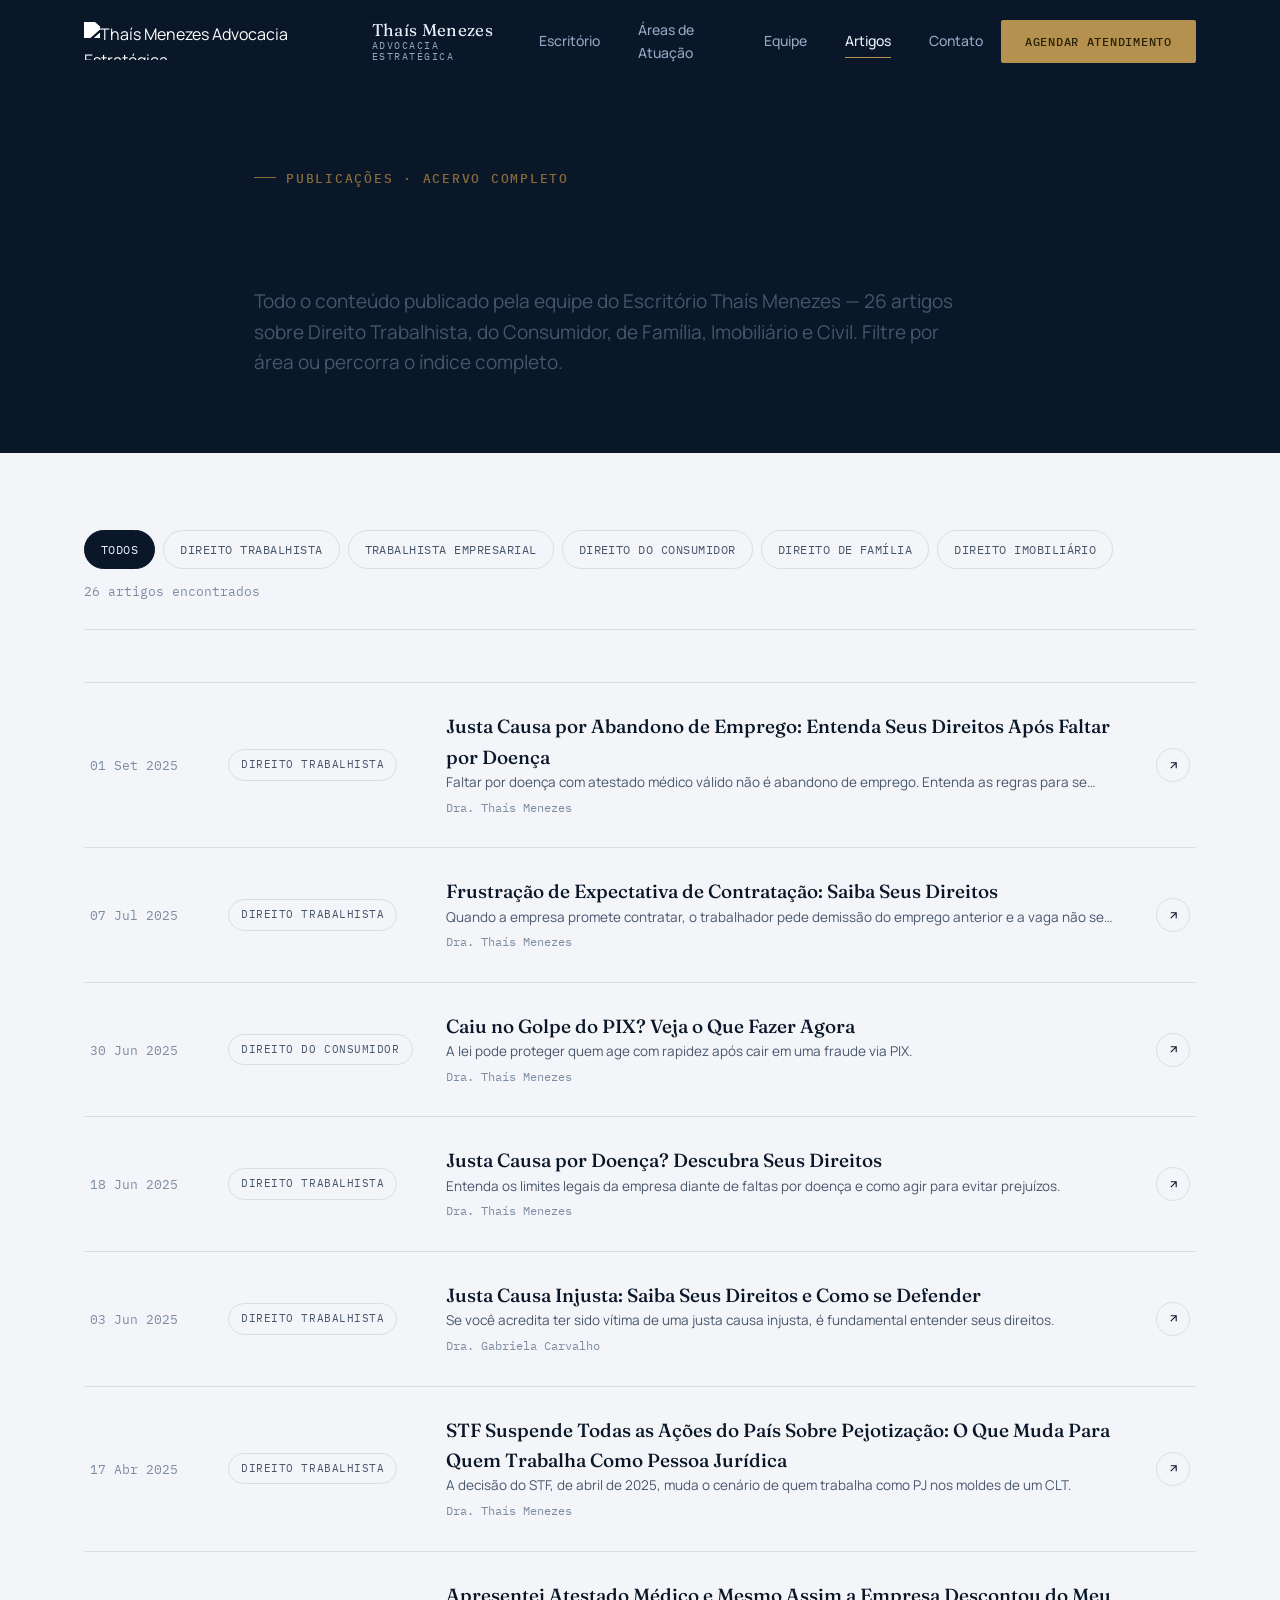
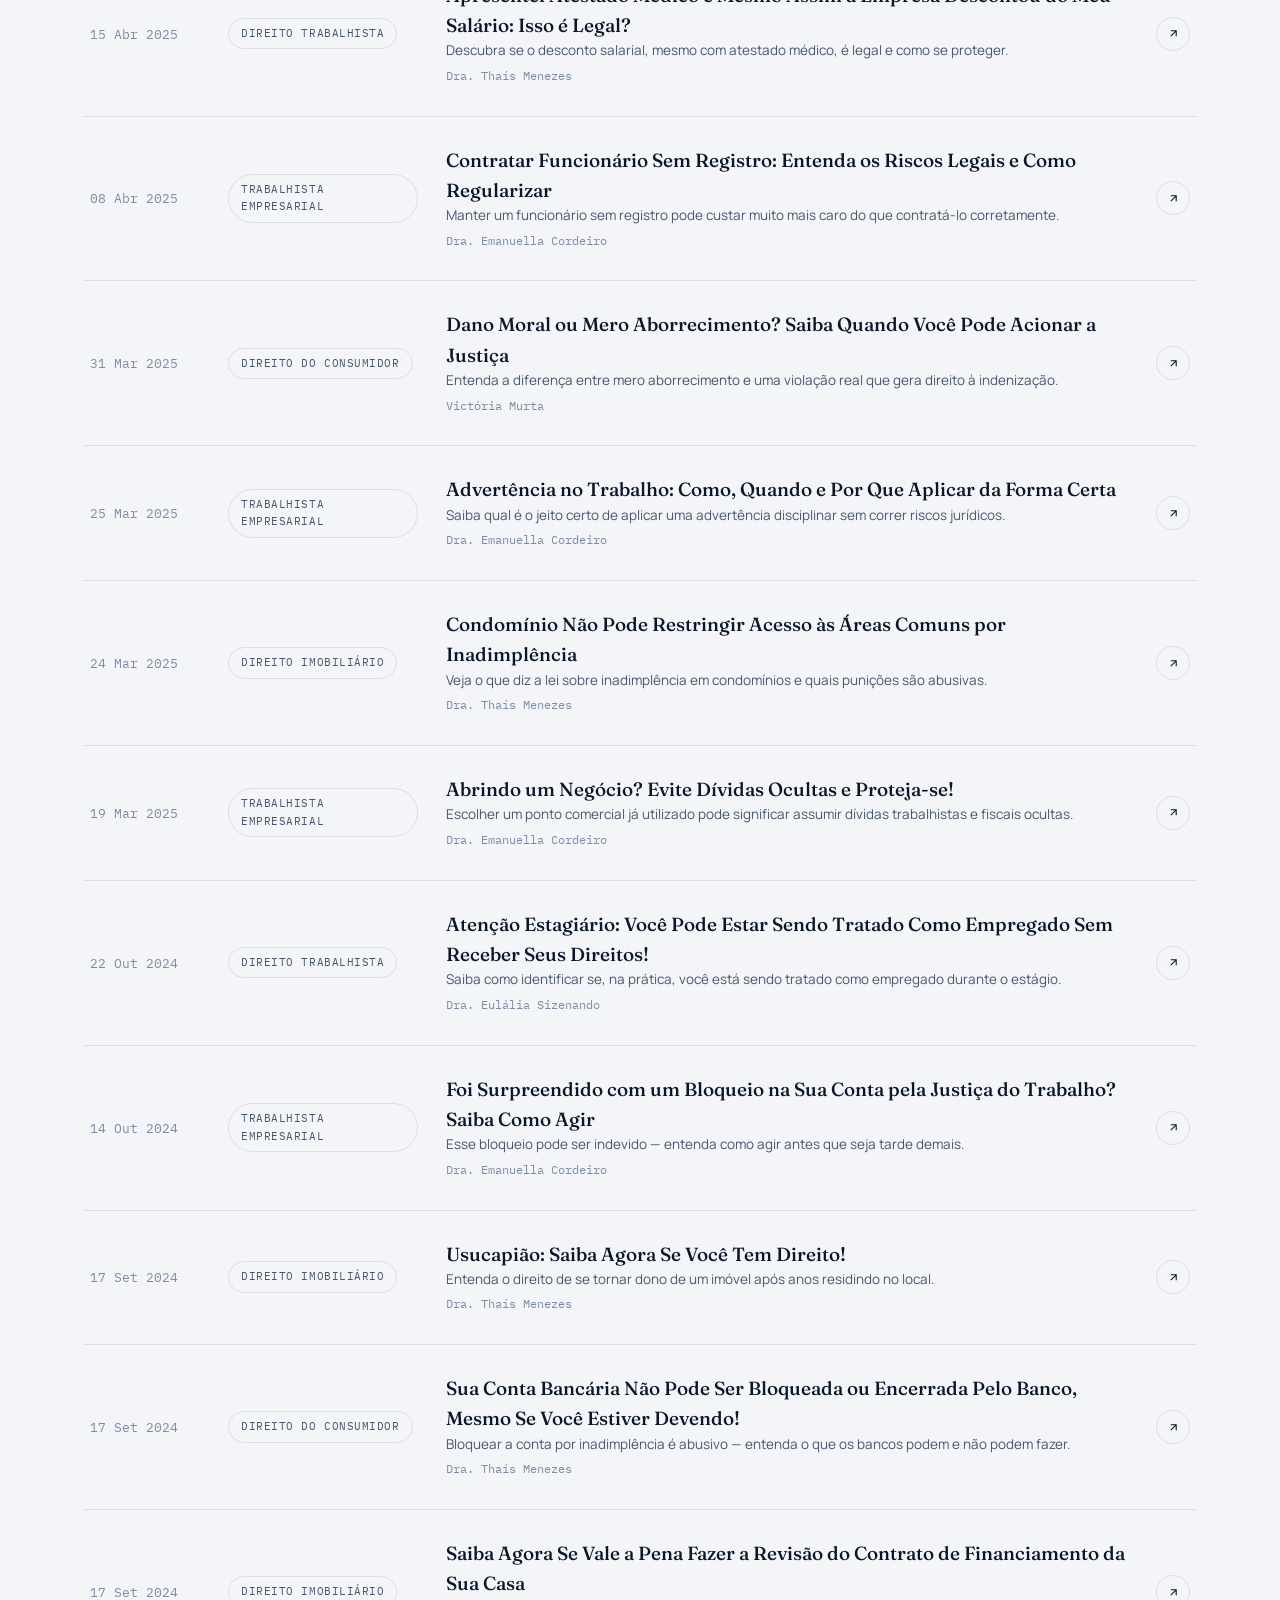
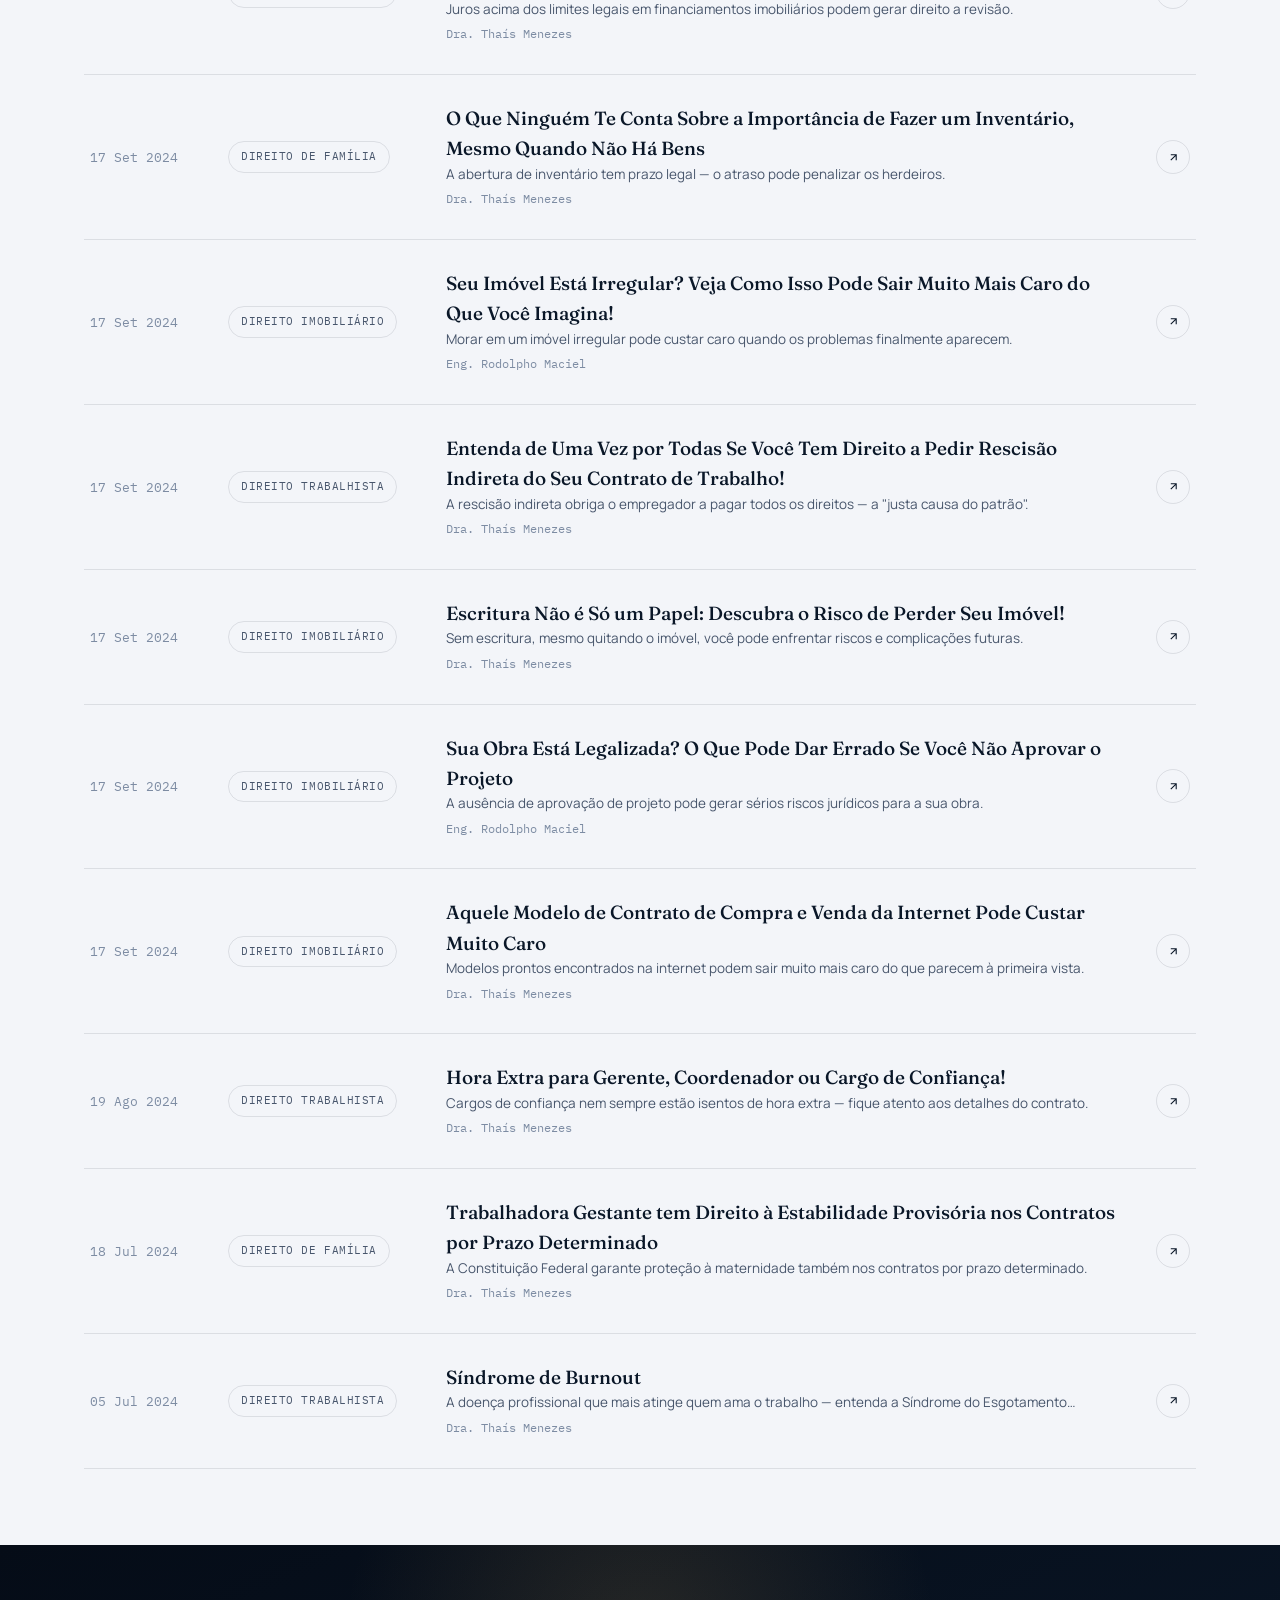
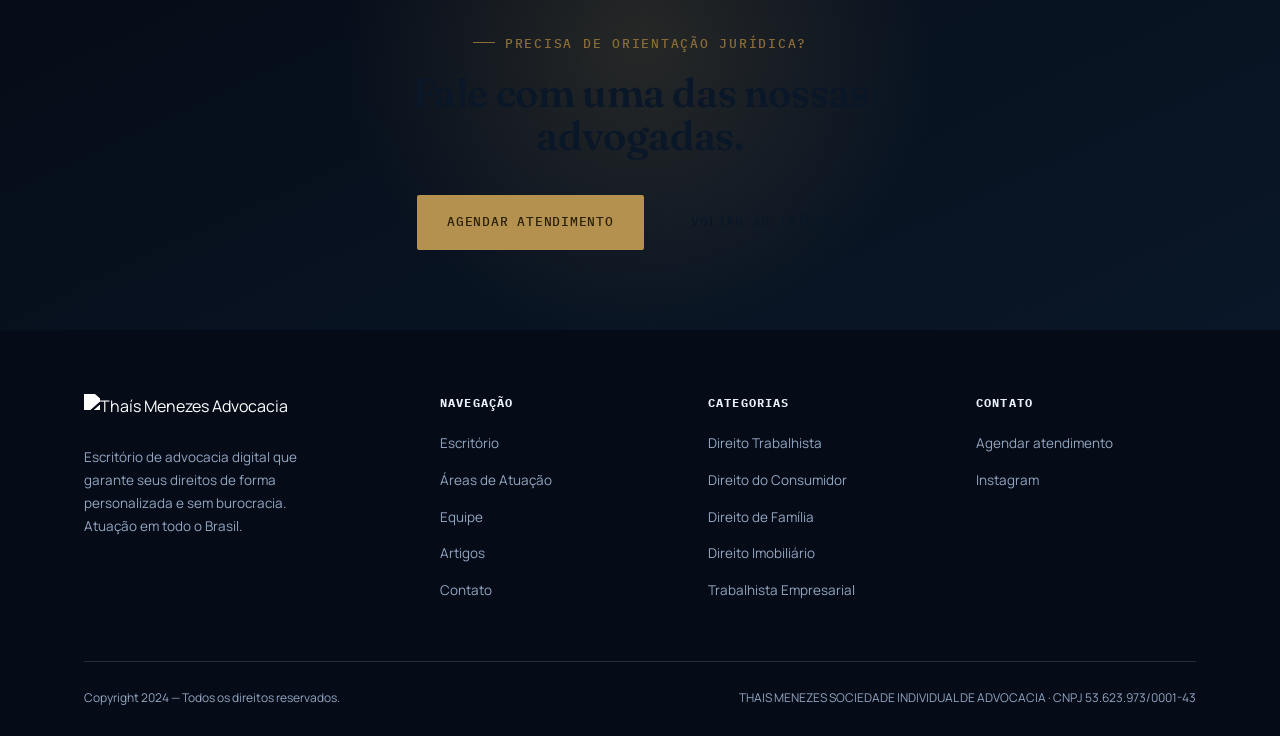
==== artigos.html @ f29d88ab "Advocacia Thais Menezes  - primeira versão com pequenas adaptações: footer e link de atendimento." ====
<!DOCTYPE html>
<html lang="pt-BR">
<head>
<meta charset="UTF-8">
<meta name="viewport" content="width=device-width, initial-scale=1, maximum-scale=1">
<title>Artigos Jurídicos | Thaís Menezes Advocacia Estratégica</title>
<meta name="description" content="Publicações jurídicas do Escritório Thaís Menezes sobre Direito Trabalhista, do Consumidor, de Família, Imobiliário e Civil.">
<link rel="icon" href="https://thaismenezes.com.br/wp-content/uploads/2025/03/cropped-TM-270x270.png">
<link rel="preconnect" href="https://fonts.googleapis.com">
<link rel="preconnect" href="https://fonts.gstatic.com" crossorigin>
<link href="https://fonts.googleapis.com/css2?family=Fraunces:ital,opsz,wght@0,9..144,400;0,9..144,500;0,9..144,600;1,9..144,500&family=Manrope:wght@400;500;600;700;800&family=IBM+Plex+Mono:wght@400;500&display=swap" rel="stylesheet">
<link rel="stylesheet" href="assets/css/style.css">
</head>
<body>

<div id="preloader" aria-hidden="true">
  <span class="pre-mark">Thaís Menezes</span>
  <div class="pre-line"></div>
</div>
<div id="scroll-progress"></div>

<header class="navbar" id="navbar">
  <div class="container">
    <a href="index.html" class="brand" aria-label="Página inicial — Thaís Menezes Advocacia">
      <img src="https://thaismenezes.com.br/wp-content/uploads/2022/06/Logo-Thais--e1654375733385.png" alt="Thaís Menezes Advocacia Estratégica">
      <span class="brand-text">Thaís Menezes<small>Advocacia Estratégica</small></span>
    </a>

    <nav class="nav-links" aria-label="Navegação principal">
      <a href="index.html#sobre">Escritório</a>
      <a href="index.html#areas">Áreas de Atuação</a>
      <a href="index.html#equipe">Equipe</a>
      <a href="artigos.html" class="active">Artigos</a>
      <a href="index.html#contato">Contato</a>
    </nav>

    <div class="nav-cta">
      <a class="btn btn-primary magnetic" href="https://juridico.thaismenezes.com.br/agende-um-atendimento-com-uma-de-nossas-advogadas" target="_blank" rel="noopener">Agendar Atendimento</a>
      <button class="nav-toggle" id="navToggle" aria-label="Abrir menu" aria-expanded="false">
        <span></span><span></span><span></span>
      </button>
    </div>
  </div>
</header>

<div class="mobile-drawer" id="mobileDrawer">
  <a href="index.html#sobre">Escritório</a>
  <a href="index.html#areas">Áreas de Atuação</a>
  <a href="index.html#equipe">Equipe</a>
  <a href="artigos.html">Artigos</a>
  <a href="index.html#contato">Contato</a>
  <a class="btn btn-primary" href="https://juridico.thaismenezes.com.br/agende-um-atendimento-com-uma-de-nossas-advogadas" target="_blank" rel="noopener">Agendar Atendimento</a>
</div>

<main>

  <section class="articles-hero">
    <div class="container">
      <span class="eyebrow" data-reveal="up">Publicações · Acervo Completo</span>
      <h1 style="font-size:clamp(34px,5vw,58px);transition-delay:.08s" data-reveal="up">Artigos Jurídicos</h1>
      <p class="lede" data-reveal="up" style="transition-delay:.16s">Todo o conteúdo publicado pela equipe do Escritório Thaís Menezes — 26 artigos sobre Direito Trabalhista, do Consumidor, de Família, Imobiliário e Civil. Filtre por área ou percorra o índice completo.</p>
    </div>
  </section>

  <section class="section section--tight">
    <div class="container">

      <div class="articles-toolbar" data-reveal="up">
        <div class="filters" role="group" aria-label="Filtrar artigos por área">
          <button class="filter-chip active" data-filter="all" data-hash="todos">Todos</button>
          <button class="filter-chip" data-filter="Direito Trabalhista" data-hash="trabalhista">Direito Trabalhista</button>
          <button class="filter-chip" data-filter="Direito Trabalhista Empresarial" data-hash="empresarial">Trabalhista Empresarial</button>
          <button class="filter-chip" data-filter="Direito do Consumidor" data-hash="consumidor">Direito do Consumidor</button>
          <button class="filter-chip" data-filter="Direito de Família" data-hash="familia">Direito de Família</button>
          <button class="filter-chip" data-filter="Direito Imobiliário" data-hash="imobiliario">Direito Imobiliário</button>
        </div>
        <span class="result-count" id="result-count">26 artigos encontrados</span>
      </div>

      <div class="docket" data-reveal="up">

        <a class="docket-row" data-category="Direito Trabalhista" href="https://thaismenezes.com.br/2025/09/01/justa-causa-por-abandono-de-emprego-entenda-seus-direitos-apos-faltar-por-doenca/" target="_blank" rel="noopener">
          <span class="docket-date">01 Set 2025</span>
          <span class="docket-cat">Direito Trabalhista</span>
          <span class="docket-main">
            <span class="docket-title">Justa Causa por Abandono de Emprego: Entenda Seus Direitos Após Faltar por Doença</span>
            <span class="docket-excerpt">Faltar por doença com atestado médico válido não é abandono de emprego. Entenda as regras para se proteger.</span>
            <span class="docket-author">Dra. Thaís Menezes</span>
          </span>
          <span class="docket-go"><svg viewBox="0 0 24 24" fill="none" stroke-width="2"><path d="M7 17L17 7M7 7h10v10"/></svg></span>
        </a>

        <a class="docket-row" data-category="Direito Trabalhista" href="https://thaismenezes.com.br/2025/07/07/frustracao-de-expectativa-de-contratacao/" target="_blank" rel="noopener">
          <span class="docket-date">07 Jul 2025</span>
          <span class="docket-cat">Direito Trabalhista</span>
          <span class="docket-main">
            <span class="docket-title">Frustração de Expectativa de Contratação: Saiba Seus Direitos</span>
            <span class="docket-excerpt">Quando a empresa promete contratar, o trabalhador pede demissão do emprego anterior e a vaga não se concretiza.</span>
            <span class="docket-author">Dra. Thaís Menezes</span>
          </span>
          <span class="docket-go"><svg viewBox="0 0 24 24" fill="none" stroke-width="2"><path d="M7 17L17 7M7 7h10v10"/></svg></span>
        </a>

        <a class="docket-row" data-category="Direito do Consumidor" href="https://thaismenezes.com.br/2025/06/30/golpe-do-pix-o-que-fazer/" target="_blank" rel="noopener">
          <span class="docket-date">30 Jun 2025</span>
          <span class="docket-cat">Direito do Consumidor</span>
          <span class="docket-main">
            <span class="docket-title">Caiu no Golpe do PIX? Veja o Que Fazer Agora</span>
            <span class="docket-excerpt">A lei pode proteger quem age com rapidez após cair em uma fraude via PIX.</span>
            <span class="docket-author">Dra. Thaís Menezes</span>
          </span>
          <span class="docket-go"><svg viewBox="0 0 24 24" fill="none" stroke-width="2"><path d="M7 17L17 7M7 7h10v10"/></svg></span>
        </a>

        <a class="docket-row" data-category="Direito Trabalhista" href="https://thaismenezes.com.br/2025/06/18/justa-causa-por-doenca-descubra-seus-direitos/" target="_blank" rel="noopener">
          <span class="docket-date">18 Jun 2025</span>
          <span class="docket-cat">Direito Trabalhista</span>
          <span class="docket-main">
            <span class="docket-title">Justa Causa por Doença? Descubra Seus Direitos</span>
            <span class="docket-excerpt">Entenda os limites legais da empresa diante de faltas por doença e como agir para evitar prejuízos.</span>
            <span class="docket-author">Dra. Thaís Menezes</span>
          </span>
          <span class="docket-go"><svg viewBox="0 0 24 24" fill="none" stroke-width="2"><path d="M7 17L17 7M7 7h10v10"/></svg></span>
        </a>

        <a class="docket-row" data-category="Direito Trabalhista" href="https://thaismenezes.com.br/2025/06/03/justa-causa-injusta-saiba-seus-direitos-e-como-se-defender/" target="_blank" rel="noopener">
          <span class="docket-date">03 Jun 2025</span>
          <span class="docket-cat">Direito Trabalhista</span>
          <span class="docket-main">
            <span class="docket-title">Justa Causa Injusta: Saiba Seus Direitos e Como se Defender</span>
            <span class="docket-excerpt">Se você acredita ter sido vítima de uma justa causa injusta, é fundamental entender seus direitos.</span>
            <span class="docket-author">Dra. Gabriela Carvalho</span>
          </span>
          <span class="docket-go"><svg viewBox="0 0 24 24" fill="none" stroke-width="2"><path d="M7 17L17 7M7 7h10v10"/></svg></span>
        </a>

        <a class="docket-row" data-category="Direito Trabalhista" href="https://thaismenezes.com.br/2025/04/17/stf-suspende-todas-as-acoes-do-pais-sobre-pejotizacao-o-que-muda-para-quem-trabalha-como-pessoa-juridica/" target="_blank" rel="noopener">
          <span class="docket-date">17 Abr 2025</span>
          <span class="docket-cat">Direito Trabalhista</span>
          <span class="docket-main">
            <span class="docket-title">STF Suspende Todas as Ações do País Sobre Pejotização: O Que Muda Para Quem Trabalha Como Pessoa Jurídica</span>
            <span class="docket-excerpt">A decisão do STF, de abril de 2025, muda o cenário de quem trabalha como PJ nos moldes de um CLT.</span>
            <span class="docket-author">Dra. Thaís Menezes</span>
          </span>
          <span class="docket-go"><svg viewBox="0 0 24 24" fill="none" stroke-width="2"><path d="M7 17L17 7M7 7h10v10"/></svg></span>
        </a>

        <a class="docket-row" data-category="Direito Trabalhista" href="https://thaismenezes.com.br/2025/04/15/apresentei-atestado-medico-e-mesmo-assim-a-empresa-descontou-do-meu-salario-isso-e-legal/" target="_blank" rel="noopener">
          <span class="docket-date">15 Abr 2025</span>
          <span class="docket-cat">Direito Trabalhista</span>
          <span class="docket-main">
            <span class="docket-title">Apresentei Atestado Médico e Mesmo Assim a Empresa Descontou do Meu Salário: Isso é Legal?</span>
            <span class="docket-excerpt">Descubra se o desconto salarial, mesmo com atestado médico, é legal e como se proteger.</span>
            <span class="docket-author">Dra. Thaís Menezes</span>
          </span>
          <span class="docket-go"><svg viewBox="0 0 24 24" fill="none" stroke-width="2"><path d="M7 17L17 7M7 7h10v10"/></svg></span>
        </a>

        <a class="docket-row" data-category="Direito Trabalhista Empresarial" href="https://thaismenezes.com.br/2025/04/08/contratar-funcionario-sem-registro-entenda-os-riscos-legais-e-como-regularizar/" target="_blank" rel="noopener">
          <span class="docket-date">08 Abr 2025</span>
          <span class="docket-cat">Trabalhista Empresarial</span>
          <span class="docket-main">
            <span class="docket-title">Contratar Funcionário Sem Registro: Entenda os Riscos Legais e Como Regularizar</span>
            <span class="docket-excerpt">Manter um funcionário sem registro pode custar muito mais caro do que contratá-lo corretamente.</span>
            <span class="docket-author">Dra. Emanuella Cordeiro</span>
          </span>
          <span class="docket-go"><svg viewBox="0 0 24 24" fill="none" stroke-width="2"><path d="M7 17L17 7M7 7h10v10"/></svg></span>
        </a>

        <a class="docket-row" data-category="Direito do Consumidor" href="https://thaismenezes.com.br/2025/03/31/dano-moral-ou-mero-aborrecimento-saiba-quando-voce-pode-acionar-a-justica/" target="_blank" rel="noopener">
          <span class="docket-date">31 Mar 2025</span>
          <span class="docket-cat">Direito do Consumidor</span>
          <span class="docket-main">
            <span class="docket-title">Dano Moral ou Mero Aborrecimento? Saiba Quando Você Pode Acionar a Justiça</span>
            <span class="docket-excerpt">Entenda a diferença entre mero aborrecimento e uma violação real que gera direito à indenização.</span>
            <span class="docket-author">Victória Murta</span>
          </span>
          <span class="docket-go"><svg viewBox="0 0 24 24" fill="none" stroke-width="2"><path d="M7 17L17 7M7 7h10v10"/></svg></span>
        </a>

        <a class="docket-row" data-category="Direito Trabalhista Empresarial" href="https://thaismenezes.com.br/2025/03/25/advertencia-no-trabalho-como-quando-e-por-que-aplicar-da-forma-certa/" target="_blank" rel="noopener">
          <span class="docket-date">25 Mar 2025</span>
          <span class="docket-cat">Trabalhista Empresarial</span>
          <span class="docket-main">
            <span class="docket-title">Advertência no Trabalho: Como, Quando e Por Que Aplicar da Forma Certa</span>
            <span class="docket-excerpt">Saiba qual é o jeito certo de aplicar uma advertência disciplinar sem correr riscos jurídicos.</span>
            <span class="docket-author">Dra. Emanuella Cordeiro</span>
          </span>
          <span class="docket-go"><svg viewBox="0 0 24 24" fill="none" stroke-width="2"><path d="M7 17L17 7M7 7h10v10"/></svg></span>
        </a>

        <a class="docket-row" data-category="Direito Imobiliário" href="https://thaismenezes.com.br/2025/03/24/condominio-nao-pode-restringir-acesso-as-areas-comuns-por-inadimplencia/" target="_blank" rel="noopener">
          <span class="docket-date">24 Mar 2025</span>
          <span class="docket-cat">Direito Imobiliário</span>
          <span class="docket-main">
            <span class="docket-title">Condomínio Não Pode Restringir Acesso às Áreas Comuns por Inadimplência</span>
            <span class="docket-excerpt">Veja o que diz a lei sobre inadimplência em condomínios e quais punições são abusivas.</span>
            <span class="docket-author">Dra. Thaís Menezes</span>
          </span>
          <span class="docket-go"><svg viewBox="0 0 24 24" fill="none" stroke-width="2"><path d="M7 17L17 7M7 7h10v10"/></svg></span>
        </a>

        <a class="docket-row" data-category="Direito Trabalhista Empresarial" href="https://thaismenezes.com.br/2025/03/19/abrindo-um-negocio-evite-dividas-ocultas-e-proteja-se/" target="_blank" rel="noopener">
          <span class="docket-date">19 Mar 2025</span>
          <span class="docket-cat">Trabalhista Empresarial</span>
          <span class="docket-main">
            <span class="docket-title">Abrindo um Negócio? Evite Dívidas Ocultas e Proteja-se!</span>
            <span class="docket-excerpt">Escolher um ponto comercial já utilizado pode significar assumir dívidas trabalhistas e fiscais ocultas.</span>
            <span class="docket-author">Dra. Emanuella Cordeiro</span>
          </span>
          <span class="docket-go"><svg viewBox="0 0 24 24" fill="none" stroke-width="2"><path d="M7 17L17 7M7 7h10v10"/></svg></span>
        </a>

        <a class="docket-row" data-category="Direito Trabalhista" href="https://thaismenezes.com.br/2024/10/22/atencao-estagiario-voce-pode-estar-sendo-tratado-como-empregado-sem-receber-seus-direitos/" target="_blank" rel="noopener">
          <span class="docket-date">22 Out 2024</span>
          <span class="docket-cat">Direito Trabalhista</span>
          <span class="docket-main">
            <span class="docket-title">Atenção Estagiário: Você Pode Estar Sendo Tratado Como Empregado Sem Receber Seus Direitos!</span>
            <span class="docket-excerpt">Saiba como identificar se, na prática, você está sendo tratado como empregado durante o estágio.</span>
            <span class="docket-author">Dra. Eulália Sizenando</span>
          </span>
          <span class="docket-go"><svg viewBox="0 0 24 24" fill="none" stroke-width="2"><path d="M7 17L17 7M7 7h10v10"/></svg></span>
        </a>

        <a class="docket-row" data-category="Direito Trabalhista Empresarial" href="https://thaismenezes.com.br/2024/10/14/foi-surpreendido-com-um-bloqueio-na-sua-conta-pela-justica-do-trabalho-saiba-como-agir-antes-que-seja-tarde-demais/" target="_blank" rel="noopener">
          <span class="docket-date">14 Out 2024</span>
          <span class="docket-cat">Trabalhista Empresarial</span>
          <span class="docket-main">
            <span class="docket-title">Foi Surpreendido com um Bloqueio na Sua Conta pela Justiça do Trabalho? Saiba Como Agir</span>
            <span class="docket-excerpt">Esse bloqueio pode ser indevido — entenda como agir antes que seja tarde demais.</span>
            <span class="docket-author">Dra. Emanuella Cordeiro</span>
          </span>
          <span class="docket-go"><svg viewBox="0 0 24 24" fill="none" stroke-width="2"><path d="M7 17L17 7M7 7h10v10"/></svg></span>
        </a>

        <a class="docket-row" data-category="Direito Imobiliário" href="https://thaismenezes.com.br/2024/09/17/usucapiao-saiba-agora-se-voce-tem-direito/" target="_blank" rel="noopener">
          <span class="docket-date">17 Set 2024</span>
          <span class="docket-cat">Direito Imobiliário</span>
          <span class="docket-main">
            <span class="docket-title">Usucapião: Saiba Agora Se Você Tem Direito!</span>
            <span class="docket-excerpt">Entenda o direito de se tornar dono de um imóvel após anos residindo no local.</span>
            <span class="docket-author">Dra. Thaís Menezes</span>
          </span>
          <span class="docket-go"><svg viewBox="0 0 24 24" fill="none" stroke-width="2"><path d="M7 17L17 7M7 7h10v10"/></svg></span>
        </a>

        <a class="docket-row" data-category="Direito do Consumidor" href="https://thaismenezes.com.br/2024/09/17/sua-conta-bancaria-nao-pode-ser-bloqueada-ou-encerrada-pelo-banco-mesmo-se-voce-estiver-devendo/" target="_blank" rel="noopener">
          <span class="docket-date">17 Set 2024</span>
          <span class="docket-cat">Direito do Consumidor</span>
          <span class="docket-main">
            <span class="docket-title">Sua Conta Bancária Não Pode Ser Bloqueada ou Encerrada Pelo Banco, Mesmo Se Você Estiver Devendo!</span>
            <span class="docket-excerpt">Bloquear a conta por inadimplência é abusivo — entenda o que os bancos podem e não podem fazer.</span>
            <span class="docket-author">Dra. Thaís Menezes</span>
          </span>
          <span class="docket-go"><svg viewBox="0 0 24 24" fill="none" stroke-width="2"><path d="M7 17L17 7M7 7h10v10"/></svg></span>
        </a>

        <a class="docket-row" data-category="Direito Imobiliário" href="https://thaismenezes.com.br/2024/09/17/saiba-agora-se-vale-a-pena-fazer-a-revisao-do-contrato-de-financiamento-da-sua-casa-2/" target="_blank" rel="noopener">
          <span class="docket-date">17 Set 2024</span>
          <span class="docket-cat">Direito Imobiliário</span>
          <span class="docket-main">
            <span class="docket-title">Saiba Agora Se Vale a Pena Fazer a Revisão do Contrato de Financiamento da Sua Casa</span>
            <span class="docket-excerpt">Juros acima dos limites legais em financiamentos imobiliários podem gerar direito a revisão.</span>
            <span class="docket-author">Dra. Thaís Menezes</span>
          </span>
          <span class="docket-go"><svg viewBox="0 0 24 24" fill="none" stroke-width="2"><path d="M7 17L17 7M7 7h10v10"/></svg></span>
        </a>

        <a class="docket-row" data-category="Direito de Família" href="https://thaismenezes.com.br/2024/09/17/o-que-ninguem-te-conta-sobre-a-importancia-de-fazer-um-inventario-mesmo-quando-nao-ha-bens-2/" target="_blank" rel="noopener">
          <span class="docket-date">17 Set 2024</span>
          <span class="docket-cat">Direito de Família</span>
          <span class="docket-main">
            <span class="docket-title">O Que Ninguém Te Conta Sobre a Importância de Fazer um Inventário, Mesmo Quando Não Há Bens</span>
            <span class="docket-excerpt">A abertura de inventário tem prazo legal — o atraso pode penalizar os herdeiros.</span>
            <span class="docket-author">Dra. Thaís Menezes</span>
          </span>
          <span class="docket-go"><svg viewBox="0 0 24 24" fill="none" stroke-width="2"><path d="M7 17L17 7M7 7h10v10"/></svg></span>
        </a>

        <a class="docket-row" data-category="Direito Imobiliário" href="https://thaismenezes.com.br/2024/09/17/seu-imovel-esta-irregular-veja-como-isso-pode-sair-muito-mais-caro-do-que-voce-imagina-2/" target="_blank" rel="noopener">
          <span class="docket-date">17 Set 2024</span>
          <span class="docket-cat">Direito Imobiliário</span>
          <span class="docket-main">
            <span class="docket-title">Seu Imóvel Está Irregular? Veja Como Isso Pode Sair Muito Mais Caro do Que Você Imagina!</span>
            <span class="docket-excerpt">Morar em um imóvel irregular pode custar caro quando os problemas finalmente aparecem.</span>
            <span class="docket-author">Eng. Rodolpho Maciel</span>
          </span>
          <span class="docket-go"><svg viewBox="0 0 24 24" fill="none" stroke-width="2"><path d="M7 17L17 7M7 7h10v10"/></svg></span>
        </a>

        <a class="docket-row" data-category="Direito Trabalhista" href="https://thaismenezes.com.br/2024/09/17/entenda-de-uma-vez-por-todas-se-voce-tem-direito-a-pedir-rescisao-indireta-do-seu-contrato-de-trabalho-2/" target="_blank" rel="noopener">
          <span class="docket-date">17 Set 2024</span>
          <span class="docket-cat">Direito Trabalhista</span>
          <span class="docket-main">
            <span class="docket-title">Entenda de Uma Vez por Todas Se Você Tem Direito a Pedir Rescisão Indireta do Seu Contrato de Trabalho!</span>
            <span class="docket-excerpt">A rescisão indireta obriga o empregador a pagar todos os direitos — a "justa causa do patrão".</span>
            <span class="docket-author">Dra. Thaís Menezes</span>
          </span>
          <span class="docket-go"><svg viewBox="0 0 24 24" fill="none" stroke-width="2"><path d="M7 17L17 7M7 7h10v10"/></svg></span>
        </a>

        <a class="docket-row" data-category="Direito Imobiliário" href="https://thaismenezes.com.br/2024/09/17/escritura-nao-e-so-um-papel-descubra-o-risco-de-perder-seu-imovel-2/" target="_blank" rel="noopener">
          <span class="docket-date">17 Set 2024</span>
          <span class="docket-cat">Direito Imobiliário</span>
          <span class="docket-main">
            <span class="docket-title">Escritura Não é Só um Papel: Descubra o Risco de Perder Seu Imóvel!</span>
            <span class="docket-excerpt">Sem escritura, mesmo quitando o imóvel, você pode enfrentar riscos e complicações futuras.</span>
            <span class="docket-author">Dra. Thaís Menezes</span>
          </span>
          <span class="docket-go"><svg viewBox="0 0 24 24" fill="none" stroke-width="2"><path d="M7 17L17 7M7 7h10v10"/></svg></span>
        </a>

        <a class="docket-row" data-category="Direito Imobiliário" href="https://thaismenezes.com.br/2024/09/17/sua-obra-esta-legalizada-o-que-pode-dar-errado-se-voce-nao-aprovar-o-projeto/" target="_blank" rel="noopener">
          <span class="docket-date">17 Set 2024</span>
          <span class="docket-cat">Direito Imobiliário</span>
          <span class="docket-main">
            <span class="docket-title">Sua Obra Está Legalizada? O Que Pode Dar Errado Se Você Não Aprovar o Projeto</span>
            <span class="docket-excerpt">A ausência de aprovação de projeto pode gerar sérios riscos jurídicos para a sua obra.</span>
            <span class="docket-author">Eng. Rodolpho Maciel</span>
          </span>
          <span class="docket-go"><svg viewBox="0 0 24 24" fill="none" stroke-width="2"><path d="M7 17L17 7M7 7h10v10"/></svg></span>
        </a>

        <a class="docket-row" data-category="Direito Imobiliário" href="https://thaismenezes.com.br/2024/09/17/aquele-modelo-de-contrato-de-compra-e-venda-da-internet-pode-custar-muito-caro-e-voce-nem-imagina-o-quanto-2/" target="_blank" rel="noopener">
          <span class="docket-date">17 Set 2024</span>
          <span class="docket-cat">Direito Imobiliário</span>
          <span class="docket-main">
            <span class="docket-title">Aquele Modelo de Contrato de Compra e Venda da Internet Pode Custar Muito Caro</span>
            <span class="docket-excerpt">Modelos prontos encontrados na internet podem sair muito mais caro do que parecem à primeira vista.</span>
            <span class="docket-author">Dra. Thaís Menezes</span>
          </span>
          <span class="docket-go"><svg viewBox="0 0 24 24" fill="none" stroke-width="2"><path d="M7 17L17 7M7 7h10v10"/></svg></span>
        </a>

        <a class="docket-row" data-category="Direito Trabalhista" href="https://thaismenezes.com.br/2024/08/19/hora-extra-para-gerente-coordenador-ou-cargo-de-confianca/" target="_blank" rel="noopener">
          <span class="docket-date">19 Ago 2024</span>
          <span class="docket-cat">Direito Trabalhista</span>
          <span class="docket-main">
            <span class="docket-title">Hora Extra para Gerente, Coordenador ou Cargo de Confiança!</span>
            <span class="docket-excerpt">Cargos de confiança nem sempre estão isentos de hora extra — fique atento aos detalhes do contrato.</span>
            <span class="docket-author">Dra. Thaís Menezes</span>
          </span>
          <span class="docket-go"><svg viewBox="0 0 24 24" fill="none" stroke-width="2"><path d="M7 17L17 7M7 7h10v10"/></svg></span>
        </a>

        <a class="docket-row" data-category="Direito de Família" href="https://thaismenezes.com.br/2024/07/18/trabalhadora-gestante-tem-direito-a-estabilidade-provisoria-nos-contratos-por-prazo-determinado/" target="_blank" rel="noopener">
          <span class="docket-date">18 Jul 2024</span>
          <span class="docket-cat">Direito de Família</span>
          <span class="docket-main">
            <span class="docket-title">Trabalhadora Gestante tem Direito à Estabilidade Provisória nos Contratos por Prazo Determinado</span>
            <span class="docket-excerpt">A Constituição Federal garante proteção à maternidade também nos contratos por prazo determinado.</span>
            <span class="docket-author">Dra. Thaís Menezes</span>
          </span>
          <span class="docket-go"><svg viewBox="0 0 24 24" fill="none" stroke-width="2"><path d="M7 17L17 7M7 7h10v10"/></svg></span>
        </a>

        <a class="docket-row" data-category="Direito Trabalhista" href="https://thaismenezes.com.br/2024/07/05/sindrome-burnout-2/" target="_blank" rel="noopener">
          <span class="docket-date">05 Jul 2024</span>
          <span class="docket-cat">Direito Trabalhista</span>
          <span class="docket-main">
            <span class="docket-title">Síndrome de Burnout</span>
            <span class="docket-excerpt">A doença profissional que mais atinge quem ama o trabalho — entenda a Síndrome do Esgotamento Profissional.</span>
            <span class="docket-author">Dra. Thaís Menezes</span>
          </span>
          <span class="docket-go"><svg viewBox="0 0 24 24" fill="none" stroke-width="2"><path d="M7 17L17 7M7 7h10v10"/></svg></span>
        </a>

      </div>
    </div>
  </section>

  <section class="section cta-band" id="cta-final" style="padding-block:80px;">
    <div class="container">
      <span class="eyebrow" data-reveal="up" style="justify-content:center;">Precisa de orientação jurídica?</span>
      <h2 style="font-size:clamp(26px,3.6vw,40px);" data-reveal="up">Fale com uma das nossas advogadas.</h2>
      <div class="cta-actions" data-reveal="up">
        <a class="btn btn-primary magnetic" href="https://juridico.thaismenezes.com.br/agende-um-atendimento-com-uma-de-nossas-advogadas" target="_blank" rel="noopener">Agendar Atendimento</a>
        <a class="btn btn-ghost" href="index.html">Voltar ao início</a>
      </div>
    </div>
  </section>

</main>

<footer>
  <div class="container">
    <div class="footer-top">
      <div class="footer-brand">
        <img src="https://thaismenezes.com.br/wp-content/uploads/2024/01/Marca-Thais-Menezes-300x90.png" alt="Thaís Menezes Advocacia">
        <p>Escritório de advocacia digital que garante seus direitos de forma personalizada e sem burocracia. Atuação em todo o Brasil.</p>
      </div>
      <div class="footer-col">
        <h5>Navegação</h5>
        <ul>
          <li><a href="index.html#sobre">Escritório</a></li>
          <li><a href="index.html#areas">Áreas de Atuação</a></li>
          <li><a href="index.html#equipe">Equipe</a></li>
          <li><a href="artigos.html">Artigos</a></li>
          <li><a href="index.html#contato">Contato</a></li>
        </ul>
      </div>
      <div class="footer-col">
        <h5>Categorias</h5>
        <ul>
          <li><a href="artigos.html#trabalhista">Direito Trabalhista</a></li>
          <li><a href="artigos.html#consumidor">Direito do Consumidor</a></li>
          <li><a href="artigos.html#familia">Direito de Família</a></li>
          <li><a href="artigos.html#imobiliario">Direito Imobiliário</a></li>
          <li><a href="artigos.html#empresarial">Trabalhista Empresarial</a></li>
        </ul>
      </div>
      <div class="footer-col">
        <h5>Contato</h5>
        <ul>
          <li><a href="https://juridico.thaismenezes.com.br/agende-um-atendimento-com-uma-de-nossas-advogadas" target="_blank" rel="noopener">Agendar atendimento</a></li>
          <li><a href="https://www.instagram.com/adrathaismenezes/" target="_blank" rel="noopener">Instagram</a></li>
        </ul>
      </div>
    </div>
    <div class="footer-bottom">
      <span>Copyright 2024 — Todos os direitos reservados.</span>
      <span>THAIS MENEZES SOCIEDADE INDIVIDUAL DE ADVOCACIA · CNPJ 53.623.973/0001-43</span>
    </div>
  </div>
</footer>

<button id="to-top" aria-label="Voltar ao topo">
  <svg viewBox="0 0 24 24" fill="none" stroke-width="2"><path d="M12 19V5M5 12l7-7 7 7"/></svg>
</button>

<script src="assets/js/script.js"></script>
</body>
</html>
---- assets/css/style.css ----
/* ==========================================================================
   THAIS MENEZES ADVOCACIA ESTRATÉGICA — DESIGN SYSTEM
   Paleta: azul-marinho profundo + latão dourado (autoridade + tecnologia)
   Tipografia: Fraunces (display) / Manrope (corpo e UI) / IBM Plex Mono (eyebrows)
   ========================================================================== */

:root{
  /* --- Cor: superfícies escuras (navy) --- */
  --ink-950:#050C17;
  --ink-900:#0A1728;
  --ink-800:#0F2038;
  --ink-700:#17304E;
  --ink-600:#234066;

  /* --- Cor: superfícies claras --- */
  --paper:#F3F5F9;
  --paper-2:#FFFFFF;
  --paper-line:rgba(11,26,46,0.10);

  /* --- Cor: texto --- */
  --text-900:#0A1728;
  --text-600:#48566C;
  --text-400:#7D8CA3;
  --on-dark:#EAF0F9;
  --on-dark-muted:#93A6C2;
  --on-dark-line:rgba(234,240,249,0.14);

  /* --- Cor: destaque (latão / dourado institucional) --- */
  --gold:#B4914F;
  --gold-bright:#DDBA7C;
  --gold-deep:#8A6C39;
  --gold-ink:#2B2107;

  /* --- Tipografia --- */
  --f-display:'Fraunces', 'Iowan Old Style', serif;
  --f-body:'Manrope', -apple-system, BlinkMacSystemFont, sans-serif;
  --f-mono:'IBM Plex Mono', ui-monospace, monospace;

  /* --- Layout --- */
  --container:1240px;
  --gutter:clamp(24px, 5vw, 64px);
  --radius-s:4px;
  --radius-m:10px;
  --radius-l:22px;
  --ease:cubic-bezier(.16,.84,.44,1);
  --ease-soft:cubic-bezier(.4,0,.2,1);
  --nav-h:84px;
}

/* ---------------------------------------------------------------------- */
/* RESET                                                                   */
/* ---------------------------------------------------------------------- */
*,*::before,*::after{box-sizing:border-box;margin:0;padding:0;}
html{scroll-behavior:smooth;}
@media (prefers-reduced-motion: reduce){
  html{scroll-behavior:auto;}
  *,*::before,*::after{animation-duration:0.01ms !important;animation-iteration-count:1 !important;transition-duration:0.01ms !important;scroll-behavior:auto !important;}
}
body{
  font-family:var(--f-body);
  background:var(--paper);
  color:var(--text-900);
  line-height:1.6;
  -webkit-font-smoothing:antialiased;
  overflow-x:hidden;
}
img{max-width:100%;display:block;}
a{color:inherit;text-decoration:none;}
ul{list-style:none;}
button{font:inherit;background:none;border:none;cursor:pointer;color:inherit;}
input,textarea{font:inherit;}
h1,h2,h3,h4{font-family:var(--f-display);font-weight:600;line-height:1.08;letter-spacing:-0.01em;color:var(--text-900);}
::selection{background:var(--gold);color:var(--gold-ink);}

/* Foco visível — acessibilidade */
a:focus-visible,button:focus-visible,input:focus-visible,textarea:focus-visible,summary:focus-visible{
  outline:2px solid var(--gold);
  outline-offset:3px;
  border-radius:2px;
}

/* ---------------------------------------------------------------------- */
/* UTILITÁRIOS                                                             */
/* ---------------------------------------------------------------------- */
.container{max-width:var(--container);margin-inline:auto;padding-inline:var(--gutter);}
.section{padding-block:clamp(72px,10vw,148px);position:relative;}
.section--tight{padding-block:clamp(48px,6vw,88px);}
.dark{background:var(--ink-900);color:var(--on-dark);}
.dark h1,.dark h2,.dark h3,.dark h4{color:var(--on-dark);}

.eyebrow{
  display:inline-flex;align-items:center;gap:10px;
  font-family:var(--f-mono);font-size:12.5px;letter-spacing:.14em;text-transform:uppercase;
  color:var(--gold-deep);font-weight:500;margin-bottom:18px;
}
.dark .eyebrow{color:var(--gold-bright);}
.eyebrow::before{content:'';width:22px;height:1px;background:currentColor;display:inline-block;}

.section-head{max-width:680px;margin-bottom:56px;}
.section-head.center{margin-inline:auto;text-align:center;}
h2.title-lg{font-size:clamp(32px,4.2vw,52px);}
p.lede{font-size:clamp(16px,1.6vw,19px);color:var(--text-600);margin-top:18px;max-width:56ch;}
.dark p.lede{color:var(--on-dark-muted);}

.btn{
  display:inline-flex;align-items:center;gap:10px;
  padding:16px 30px;border-radius:2px;
  font-family:var(--f-mono);font-size:13px;letter-spacing:.06em;text-transform:uppercase;font-weight:500;
  transition:transform .5s var(--ease), background .35s var(--ease-soft), color .35s var(--ease-soft), box-shadow .35s var(--ease-soft);
  position:relative;overflow:hidden;white-space:nowrap;
}
.btn-primary{background:var(--gold);color:var(--gold-ink);}
.btn-primary:hover{background:var(--gold-bright);box-shadow:0 14px 30px -12px rgba(180,145,79,.55);}
.btn-ghost{border:1px solid var(--paper-line);color:var(--text-900);}
.btn-ghost:hover{border-color:var(--text-900);}
.dark .btn-ghost{border-color:var(--on-dark-line);color:var(--on-dark);}
.dark .btn-ghost:hover{border-color:var(--on-dark);}
.btn svg{width:15px;height:15px;transition:transform .45s var(--ease);}
.btn:hover svg{transform:translateX(4px);}
.btn.magnetic{will-change:transform;}

/* Reveal on scroll */
[data-reveal]{opacity:0;transition:opacity 1s var(--ease), transform 1s var(--ease), filter 1s var(--ease);}
[data-reveal="up"]{transform:translateY(38px);}
[data-reveal="left"]{transform:translateX(-34px);}
[data-reveal="right"]{transform:translateX(34px);}
[data-reveal="scale"]{transform:scale(.94);}
[data-reveal="blur"]{filter:blur(10px);transform:translateY(14px);}
[data-reveal].is-visible{opacity:1;transform:none;filter:blur(0);}

.stagger > *{transition-delay:calc(var(--i, 0) * 90ms);}

/* ---------------------------------------------------------------------- */
/* PRELOADER                                                               */
/* ---------------------------------------------------------------------- */
#preloader{
  position:fixed;inset:0;background:var(--ink-950);z-index:9999;
  display:flex;align-items:center;justify-content:center;flex-direction:column;gap:16px;
  transition:opacity .7s var(--ease-soft), visibility .7s;
}
#preloader.hide{opacity:0;visibility:hidden;pointer-events:none;}
.pre-mark{font-family:var(--f-display);font-size:15px;color:var(--on-dark);letter-spacing:.32em;text-transform:uppercase;}
.pre-line{width:120px;height:1px;background:var(--on-dark-line);position:relative;overflow:hidden;}
.pre-line::after{content:'';position:absolute;inset:0;background:var(--gold);width:40%;animation:preload 1.3s var(--ease-soft) infinite;}
@keyframes preload{0%{transform:translateX(-100%);}100%{transform:translateX(350%);}}

/* ---------------------------------------------------------------------- */
/* SCROLL PROGRESS                                                         */
/* ---------------------------------------------------------------------- */
#scroll-progress{position:fixed;top:0;left:0;height:2px;background:var(--gold);z-index:1001;width:0%;}

/* ---------------------------------------------------------------------- */
/* NAVBAR                                                                   */
/* ---------------------------------------------------------------------- */
.navbar{
  position:fixed;top:0;left:0;right:0;z-index:1000;
  height:var(--nav-h);display:flex;align-items:center;
  transition:height .5s var(--ease-soft), background .5s var(--ease-soft), box-shadow .5s var(--ease-soft), border-color .5s var(--ease-soft);
  border-bottom:1px solid transparent;
}
.navbar .container{display:flex;align-items:center;justify-content:space-between;width:100%;}
.navbar.scrolled{
  height:68px;
  background:rgba(10,23,40,.72);
  backdrop-filter:blur(18px) saturate(140%);
  -webkit-backdrop-filter:blur(18px) saturate(140%);
  border-bottom:1px solid var(--on-dark-line);
  box-shadow:0 12px 40px -20px rgba(0,0,0,.5);
}
.brand{display:flex;align-items:center;gap:12px;}
.brand img{height:38px;width:auto;transition:height .5s var(--ease-soft);filter:brightness(0) invert(1);}
.navbar.scrolled .brand img{height:32px;}
.brand-text{font-family:var(--f-display);font-size:17px;letter-spacing:.02em;color:var(--on-dark);line-height:1.15;}
.brand-text small{display:block;font-family:var(--f-mono);font-size:9.5px;letter-spacing:.16em;color:var(--on-dark-muted);text-transform:uppercase;margin-top:2px;}

.nav-links{display:flex;align-items:center;gap:2px;}
.nav-links a{
  position:relative;padding:10px 18px;font-size:14px;color:var(--on-dark-muted);
  transition:color .35s var(--ease-soft);font-weight:500;
}
.nav-links a::after{
  content:'';position:absolute;left:18px;right:18px;bottom:5px;height:1px;background:var(--gold);
  transform:scaleX(0);transform-origin:left;transition:transform .45s var(--ease);
}
.nav-links a:hover,.nav-links a.active{color:var(--on-dark);}
.nav-links a:hover::after,.nav-links a.active::after{transform:scaleX(1);}

.nav-cta{display:flex;align-items:center;gap:18px;}
.nav-cta .btn-primary{padding:12px 24px;font-size:12px;}

.nav-toggle{display:none;width:42px;height:42px;align-items:center;justify-content:center;flex-direction:column;gap:5px;}
.nav-toggle span{width:22px;height:1.5px;background:var(--on-dark);transition:transform .4s var(--ease),opacity .4s var(--ease);}
.nav-toggle.open span:nth-child(1){transform:translateY(6.5px) rotate(45deg);}
.nav-toggle.open span:nth-child(2){opacity:0;}
.nav-toggle.open span:nth-child(3){transform:translateY(-6.5px) rotate(-45deg);}

/* ---------------------------------------------------------------------- */
/* HERO                                                                     */
/* ---------------------------------------------------------------------- */
.hero{
  min-height:100vh;display:flex;align-items:center;position:relative;
  background:
    radial-gradient(ellipse 60% 50% at 82% 8%, rgba(180,145,79,.16), transparent 60%),
    radial-gradient(ellipse 70% 60% at 10% 100%, rgba(35,64,102,.5), transparent 65%),
    linear-gradient(180deg,var(--ink-950),var(--ink-900) 55%,var(--ink-900));
  color:var(--on-dark);overflow:hidden;padding-top:var(--nav-h);
}
.hero-noise{position:absolute;inset:0;opacity:.035;pointer-events:none;background-image:url("data:image/svg+xml,%3Csvg xmlns='http://www.w3.org/2000/svg' width='120' height='120'%3E%3Cfilter id='n'%3E%3CfeTurbulence type='fractalNoise' baseFrequency='0.9' numOctaves='2' stitchTiles='stitch'/%3E%3C/filter%3E%3Crect width='100%25' height='100%25' filter='url(%23n)'/%3E%3C/svg%3E");}
.hero-grid{
  position:absolute;inset:0;pointer-events:none;opacity:.35;
  background-image:linear-gradient(var(--on-dark-line) 1px,transparent 1px),linear-gradient(90deg,var(--on-dark-line) 1px,transparent 1px);
  background-size:64px 64px;mask-image:radial-gradient(ellipse 80% 60% at 60% 30%, black, transparent 75%);
}
.hero .container{display:grid;grid-template-columns:1.05fr .95fr;gap:56px;align-items:center;position:relative;z-index:2;padding-block:56px;}
.hero-badge{
  display:inline-flex;align-items:center;gap:9px;padding:8px 16px 8px 8px;border:1px solid var(--on-dark-line);
  border-radius:100px;font-size:12.5px;color:var(--on-dark-muted);margin-bottom:28px;background:rgba(255,255,255,.03);
}
.hero-badge .dot{width:22px;height:22px;border-radius:50%;background:linear-gradient(135deg,var(--gold-bright),var(--gold-deep));display:flex;align-items:center;justify-content:center;font-size:10px;color:var(--gold-ink);font-weight:700;}
.hero h1{font-size:clamp(38px,5.6vw,72px);font-weight:600;}
.hero h1 em{font-style:italic;color:var(--gold-bright);font-weight:500;}
.hero .lede{max-width:46ch;font-size:clamp(16px,1.5vw,18.5px);color:var(--on-dark-muted);margin-top:24px;}
.hero-actions{display:flex;gap:16px;margin-top:42px;flex-wrap:wrap;}
.hero-proof{display:flex;gap:34px;margin-top:64px;flex-wrap:wrap;}
.hero-proof div{border-left:1px solid var(--on-dark-line);padding-left:16px;}
.hero-proof strong{display:block;font-family:var(--f-display);font-size:24px;color:var(--on-dark);}
.hero-proof span{font-size:12.5px;color:var(--on-dark-muted);}

.hero-visual{position:relative;aspect-ratio:1/1.08;}
.hero-frame{
  position:absolute;inset:0;border:1px solid var(--on-dark-line);border-radius:var(--radius-l);
  overflow:hidden;background:linear-gradient(155deg,var(--ink-800),var(--ink-900));
}
.hero-frame img{width:100%;height:100%;object-fit:contain;padding:34px;filter:drop-shadow(0 30px 60px rgba(0,0,0,.5));}
.hero-seal{
  position:absolute;bottom:-22px;left:-22px;width:132px;height:132px;background:var(--paper);border-radius:50%;
  display:flex;align-items:center;justify-content:center;box-shadow:0 20px 50px -12px rgba(0,0,0,.45);
}
.hero-seal svg{width:96px;height:96px;}
.hero-visual::before{
  content:'';position:absolute;top:-24px;right:-24px;width:150px;height:150px;border:1px solid var(--gold);
  border-radius:50%;opacity:.5;
}
.scroll-cue{
  position:absolute;bottom:34px;left:50%;transform:translateX(-50%);display:flex;flex-direction:column;align-items:center;gap:8px;
  font-family:var(--f-mono);font-size:10.5px;letter-spacing:.16em;color:var(--on-dark-muted);text-transform:uppercase;z-index:2;
}
.scroll-cue .line{width:1px;height:34px;background:linear-gradient(var(--on-dark-muted),transparent);animation:scrolldrop 2s ease-in-out infinite;}
@keyframes scrolldrop{0%{transform:scaleY(0);transform-origin:top;}45%{transform:scaleY(1);transform-origin:top;}55%{transform:scaleY(1);transform-origin:bottom;}100%{transform:scaleY(0);transform-origin:bottom;}}

/* ---------------------------------------------------------------------- */
/* SOBRE                                                                    */
/* ---------------------------------------------------------------------- */
.about-grid{display:grid;grid-template-columns:.9fr 1.1fr;gap:72px;align-items:start;}
.about-copy p{color:var(--text-600);font-size:16.5px;margin-bottom:18px;max-width:58ch;}
.about-figure{position:sticky;top:calc(var(--nav-h) + 24px);}
.about-figure .num{font-family:var(--f-display);font-size:9vw;line-height:.8;color:var(--paper-line);position:absolute;top:-.68em;left:-.03em;z-index:0;user-select:none;letter-spacing:-0.02em;}
.about-figure-inner{position:relative;z-index:1;border:1px solid var(--paper-line);border-radius:var(--radius-l);padding:36px;background:var(--paper-2);}
.about-figure-inner h4{font-size:13px;text-transform:uppercase;letter-spacing:.1em;font-family:var(--f-mono);font-weight:500;color:var(--gold-deep);margin-bottom:12px;}
.about-figure-inner p{color:var(--text-600);font-size:15px;}

.pillars{display:grid;grid-template-columns:repeat(3,1fr);gap:1px;background:var(--paper-line);margin-top:64px;border:1px solid var(--paper-line);border-radius:var(--radius-m);overflow:hidden;}
.pillar{background:var(--paper-2);padding:38px 32px;transition:background .4s var(--ease-soft);}
.pillar:hover{background:#FBFAF7;}
.pillar img{width:44px;height:44px;margin-bottom:20px;}
.pillar h3{font-size:19px;margin-bottom:10px;}
.pillar p{font-size:14.5px;color:var(--text-600);}

/* ---------------------------------------------------------------------- */
/* ÁREAS DE ATUAÇÃO — índice acordeão                                      */
/* ---------------------------------------------------------------------- */
.index-list{border-top:1px solid var(--on-dark-line);}
.index-item{border-bottom:1px solid var(--on-dark-line);}
.index-trigger{
  width:100%;display:flex;align-items:center;gap:28px;padding:30px 4px;text-align:left;
  transition:padding .4s var(--ease-soft);
}
.index-trigger:hover{padding-left:14px;}
.index-num{font-family:var(--f-mono);font-size:13px;color:var(--gold-bright);min-width:64px;}
.index-name{font-family:var(--f-display);font-size:clamp(20px,2.6vw,30px);font-weight:500;color:var(--on-dark);flex:1;transition:color .35s;}
.index-trigger:hover .index-name{color:var(--gold-bright);}
.index-plus{width:34px;height:34px;border:1px solid var(--on-dark-line);border-radius:50%;position:relative;flex-shrink:0;transition:transform .5s var(--ease), border-color .35s;}
.index-plus::before,.index-plus::after{content:'';position:absolute;background:var(--on-dark);transition:transform .4s var(--ease-soft), background .35s;}
.index-plus::before{top:50%;left:9px;right:9px;height:1px;transform:translateY(-50%);}
.index-plus::after{left:50%;top:9px;bottom:9px;width:1px;transform:translateX(-50%);}
.index-item.open .index-plus{transform:rotate(135deg);border-color:var(--gold);}
.index-item.open .index-plus::before,.index-item.open .index-plus::after{background:var(--gold-bright);}

.index-panel{max-height:0;overflow:hidden;transition:max-height .55s var(--ease-soft);}
.index-panel-inner{padding:6px 4px 38px 92px;display:grid;grid-template-columns:1fr 1fr;gap:10px 40px;}
.index-panel-inner p{grid-column:1/-1;color:var(--on-dark-muted);font-size:15px;max-width:60ch;margin-bottom:10px;}
.index-panel-inner span{font-size:14.5px;color:var(--on-dark-muted);padding-left:16px;position:relative;}
.index-panel-inner span::before{content:'';position:absolute;left:0;top:.65em;width:6px;height:1px;background:var(--gold);}

/* ---------------------------------------------------------------------- */
/* EQUIPE                                                                   */
/* ---------------------------------------------------------------------- */
.lead-profile{display:grid;grid-template-columns:.62fr 1.38fr;gap:64px;align-items:center;margin-bottom:88px;}
.lead-photo{position:relative;border-radius:var(--radius-l);overflow:hidden;aspect-ratio:4/5;background:var(--ink-800);}
.lead-photo img{width:100%;height:100%;object-fit:cover;transition:transform 1.2s var(--ease);}
.lead-photo:hover img{transform:scale(1.045);}
.lead-tag{position:absolute;left:18px;bottom:18px;background:rgba(10,23,40,.78);backdrop-filter:blur(8px);color:var(--on-dark);padding:9px 16px;font-family:var(--f-mono);font-size:11.5px;letter-spacing:.08em;border-radius:2px;text-transform:uppercase;}
.lead-copy h3{font-size:clamp(24px,3vw,34px);margin-bottom:6px;}
.lead-role{font-family:var(--f-mono);font-size:12.5px;letter-spacing:.08em;text-transform:uppercase;color:var(--gold-deep);margin-bottom:22px;display:block;}
.lead-copy p{color:var(--text-600);margin-bottom:14px;font-size:15.5px;max-width:64ch;}
.lead-copy .btn{margin-top:20px;}

.roster{border-top:1px solid var(--paper-line);}
.roster-row{
  display:grid;grid-template-columns:88px 1.1fr 1.9fr;gap:32px;align-items:center;
  padding:26px 4px;border-bottom:1px solid var(--paper-line);transition:background .4s var(--ease-soft);
}
.roster-row:hover{background:var(--paper-2);}
.roster-photo{width:64px;height:64px;border-radius:50%;overflow:hidden;background:var(--ink-800);}
.roster-photo img{width:100%;height:100%;object-fit:cover;}
.roster-name{font-family:var(--f-display);font-size:19px;}
.roster-name small{display:block;font-family:var(--f-mono);font-size:11px;letter-spacing:.06em;color:var(--gold-deep);text-transform:uppercase;margin-top:4px;font-weight:500;}
.roster-bio{color:var(--text-600);font-size:14.5px;}

.support-strip{display:flex;flex-wrap:wrap;gap:14px;margin-top:44px;}
.support-chip{display:flex;align-items:center;gap:12px;border:1px solid var(--paper-line);border-radius:100px;padding:8px 18px 8px 8px;}
.support-chip .initial{width:32px;height:32px;border-radius:50%;background:var(--ink-900);color:var(--on-dark);display:flex;align-items:center;justify-content:center;font-family:var(--f-display);font-size:13px;}
.support-chip span{font-size:13.5px;color:var(--text-600);}
.support-chip strong{color:var(--text-900);font-weight:600;}

/* ---------------------------------------------------------------------- */
/* BLOG — preview (home) + índice completo (artigos.html)                  */
/* ---------------------------------------------------------------------- */
.blog-preview-grid{display:grid;grid-template-columns:repeat(3,1fr);gap:1px;background:var(--paper-line);border:1px solid var(--paper-line);border-radius:var(--radius-m);overflow:hidden;}
.post-card{background:var(--paper-2);padding:34px 30px;display:flex;flex-direction:column;min-height:280px;transition:background .4s var(--ease-soft);}
.post-card:hover{background:#FBFAF7;}
.post-cat{font-family:var(--f-mono);font-size:11px;letter-spacing:.08em;text-transform:uppercase;color:var(--gold-deep);}
.post-card h3{font-size:19.5px;margin:16px 0 12px;line-height:1.28;}
.post-card p{color:var(--text-600);font-size:14px;flex:1;}
.post-meta{display:flex;justify-content:space-between;align-items:center;margin-top:22px;padding-top:18px;border-top:1px solid var(--paper-line);font-size:12.5px;color:var(--text-400);font-family:var(--f-mono);}
.post-arrow{width:30px;height:30px;border-radius:50%;border:1px solid var(--paper-line);display:flex;align-items:center;justify-content:center;transition:transform .5s var(--ease), background .35s,border-color .35s;}
.post-card:hover .post-arrow{background:var(--ink-900);border-color:var(--ink-900);transform:rotate(45deg);}
.post-card:hover .post-arrow svg{stroke:var(--on-dark);}
.post-arrow svg{width:13px;height:13px;stroke:var(--text-900);}

/* Página de artigos: docket / índice de publicações */
.articles-toolbar{display:flex;flex-wrap:wrap;gap:12px;align-items:center;justify-content:space-between;margin-bottom:52px;padding-bottom:28px;border-bottom:1px solid var(--paper-line);}
.filters{display:flex;flex-wrap:wrap;gap:8px;}
.filter-chip{
  font-family:var(--f-mono);font-size:12px;letter-spacing:.04em;text-transform:uppercase;
  padding:9px 16px;border:1px solid var(--paper-line);border-radius:100px;color:var(--text-600);
  transition:all .35s var(--ease-soft);
}
.filter-chip:hover{border-color:var(--text-900);color:var(--text-900);}
.filter-chip.active{background:var(--ink-900);border-color:var(--ink-900);color:var(--on-dark);}
.result-count{font-family:var(--f-mono);font-size:12.5px;color:var(--text-400);}

.docket{border-top:1px solid var(--paper-line);}
.docket-row{
  display:grid;grid-template-columns:110px 190px 1fr 34px;gap:28px;align-items:center;
  padding:28px 6px;border-bottom:1px solid var(--paper-line);transition:background .4s var(--ease-soft);
}
.docket-row:hover{background:var(--paper-2);}
.docket-row:hover .docket-title{color:var(--gold-deep);}
.docket-date{font-family:var(--f-mono);font-size:12.5px;color:var(--text-400);}
.docket-cat{font-family:var(--f-mono);font-size:11px;letter-spacing:.05em;text-transform:uppercase;color:var(--text-600);border:1px solid var(--paper-line);border-radius:100px;padding:6px 12px;width:fit-content;}
.docket-main{min-width:0;}
.docket-title{font-family:var(--f-display);font-size:19px;font-weight:500;transition:color .35s;margin-bottom:4px;}
.docket-excerpt{font-size:13.5px;color:var(--text-600);display:-webkit-box;-webkit-line-clamp:1;-webkit-box-orient:vertical;overflow:hidden;}
.docket-author{font-size:12px;color:var(--text-400);margin-top:6px;font-family:var(--f-mono);}
.docket-go{width:34px;height:34px;border-radius:50%;border:1px solid var(--paper-line);display:flex;align-items:center;justify-content:center;transition:transform .5s var(--ease),background .35s,border-color .35s;}
.docket-row:hover .docket-go{background:var(--ink-900);border-color:var(--ink-900);transform:rotate(45deg);}
.docket-row:hover .docket-go svg{stroke:var(--on-dark);}
.docket-go svg{width:13px;height:13px;stroke:var(--text-900);}
.docket-row[hidden]{display:none;}

.articles-hero{background:var(--ink-900);color:var(--on-dark);padding-top:calc(var(--nav-h) + 76px);padding-bottom:76px;}
.articles-hero .container{max-width:900px;}
.articles-hero p.lede{max-width:60ch;}

/* ---------------------------------------------------------------------- */
/* CTA / CONTATO                                                           */
/* ---------------------------------------------------------------------- */
.cta-band{
  background:linear-gradient(155deg,var(--ink-950),var(--ink-900));
  color:var(--on-dark);text-align:center;position:relative;overflow:hidden;
}
.cta-band::before{content:'';position:absolute;width:600px;height:600px;background:radial-gradient(circle,rgba(180,145,79,.18),transparent 70%);top:-200px;left:50%;transform:translateX(-50%);}
.cta-band .container{position:relative;z-index:1;max-width:760px;}
.cta-band h2{font-size:clamp(30px,4.4vw,50px);}
.cta-band p.lede{margin-inline:auto;}
.cta-actions{display:flex;justify-content:center;gap:16px;margin-top:38px;flex-wrap:wrap;}
.contact-strip{display:flex;justify-content:center;gap:44px;flex-wrap:wrap;margin-top:64px;padding-top:36px;border-top:1px solid var(--on-dark-line);}
.contact-strip a,.contact-strip span{font-size:13.5px;color:var(--on-dark-muted);display:flex;align-items:center;gap:8px;}
.contact-strip a:hover{color:var(--gold-bright);}
.contact-strip svg{width:16px;height:16px;stroke:currentColor;}

/* ---------------------------------------------------------------------- */
/* FOOTER                                                                   */
/* ---------------------------------------------------------------------- */
footer{background:var(--ink-950);color:var(--on-dark-muted);padding-block:64px 28px;}
.footer-top{display:grid;grid-template-columns:1.4fr 1fr 1fr 1fr;gap:48px;padding-bottom:48px;border-bottom:1px solid var(--on-dark-line);}
.footer-brand img{height:34px;filter:brightness(0) invert(1);margin-bottom:18px;}
.footer-brand p{font-size:13.5px;max-width:32ch;line-height:1.7;}
.footer-col h5{font-family:var(--f-mono);font-size:11.5px;letter-spacing:.1em;text-transform:uppercase;color:var(--on-dark);margin-bottom:18px;}
.footer-col ul li{margin-bottom:11px;}
.footer-col a{font-size:13.5px;transition:color .3s;}
.footer-col a:hover{color:var(--gold-bright);}
.footer-bottom{display:flex;justify-content:space-between;flex-wrap:wrap;gap:12px;padding-top:26px;font-size:12px;}

/* ---------------------------------------------------------------------- */
/* BACK TO TOP                                                             */
/* ---------------------------------------------------------------------- */
#to-top{
  position:fixed;right:26px;bottom:26px;width:48px;height:48px;border-radius:50%;
  background:var(--ink-900);border:1px solid var(--on-dark-line);display:flex;align-items:center;justify-content:center;
  opacity:0;visibility:hidden;transform:translateY(12px);transition:all .45s var(--ease-soft);z-index:500;
}
#to-top.show{opacity:1;visibility:visible;transform:none;}
#to-top svg{width:16px;height:16px;stroke:var(--on-dark);}
#to-top:hover{background:var(--gold);border-color:var(--gold);}
#to-top:hover svg{stroke:var(--gold-ink);}

/* ---------------------------------------------------------------------- */
/* RESPONSIVO                                                               */
/* ---------------------------------------------------------------------- */
@media (max-width:1100px){
  .about-grid{grid-template-columns:1fr;}
  .about-figure{position:static;margin-top:20px;}
  .about-figure .num{display:none;}
  .pillars{grid-template-columns:1fr;}
  .lead-profile{grid-template-columns:1fr;gap:36px;}
  .lead-photo{max-width:340px;}
  .blog-preview-grid{grid-template-columns:1fr 1fr;}
  .docket-row{grid-template-columns:90px 1fr 30px;}
  .docket-cat{display:none;}
}
@media (max-width:860px){
  .nav-links{display:none;}
  .nav-toggle{display:flex;}
  .nav-cta .btn-primary{padding:10px 18px;font-size:11px;}
  .hero .container{grid-template-columns:1fr;padding-block:34px;}
  .hero-visual{order:-1;max-width:340px;margin-inline:auto;width:100%;}
  .hero-proof{gap:22px;}
  .roster-row{grid-template-columns:56px 1fr;}
  .roster-bio{grid-column:1/-1;}
  .blog-preview-grid{grid-template-columns:1fr;}
  .index-panel-inner{grid-template-columns:1fr;padding-left:36px;}
  .index-trigger{gap:16px;}
  .index-num{min-width:auto;}
  .footer-top{grid-template-columns:1fr 1fr;}
}
@media (max-width:560px){
  .footer-top{grid-template-columns:1fr;gap:32px;}
  .hero-actions,.cta-actions{flex-direction:column;align-items:stretch;}
  .hero-badge{font-size:11.5px;}
  .docket-row{grid-template-columns:1fr 30px;}
  .docket-date{display:none;}
  .contact-strip{gap:20px;flex-direction:column;align-items:center;}
}

/* Mobile nav drawer */
.mobile-drawer{
  position:fixed;inset:0;top:var(--nav-h);background:var(--ink-950);z-index:998;
  display:flex;flex-direction:column;padding:36px var(--gutter);gap:6px;
  transform:translateY(-12px);opacity:0;visibility:hidden;transition:all .5s var(--ease-soft);
}
.mobile-drawer.open{transform:none;opacity:1;visibility:visible;}
.mobile-drawer a{font-family:var(--f-display);font-size:28px;color:var(--on-dark);padding:14px 0;border-bottom:1px solid var(--on-dark-line);}
.mobile-drawer .btn{margin-top:24px;align-self:flex-start;}
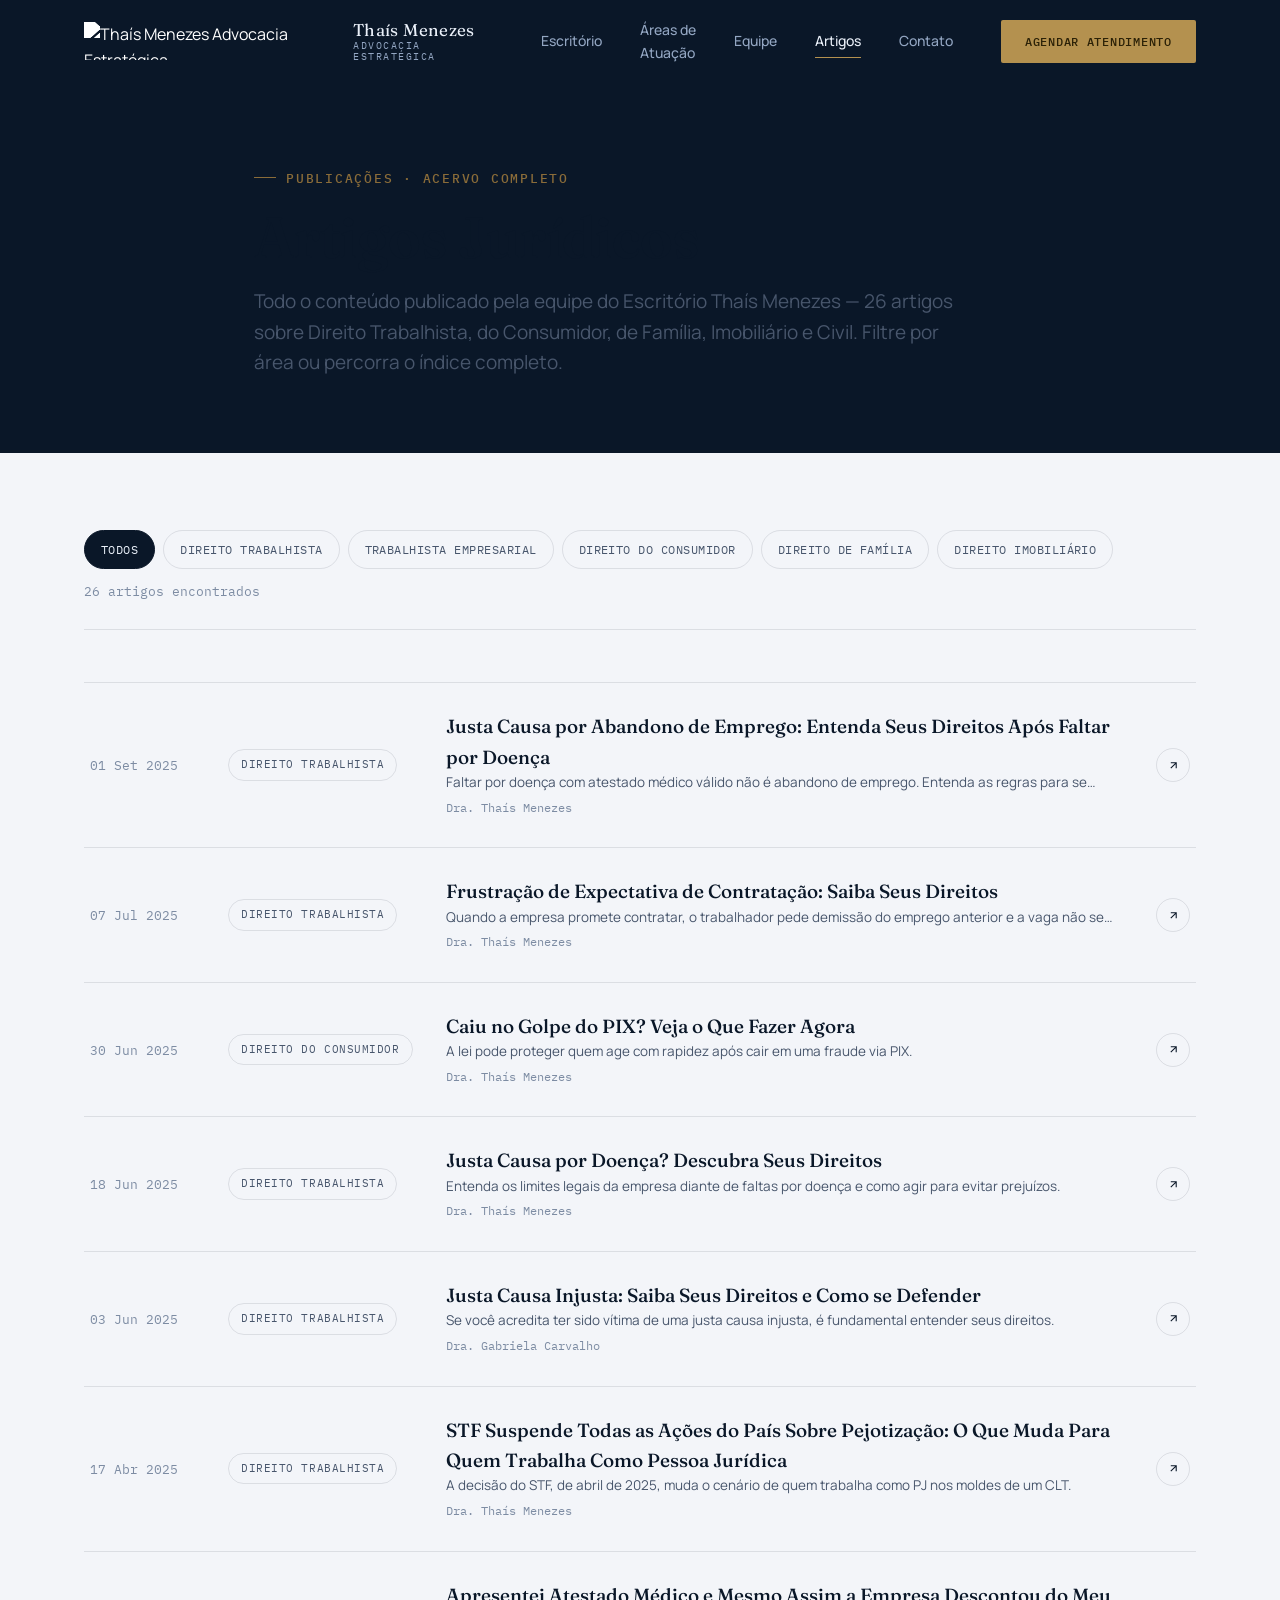
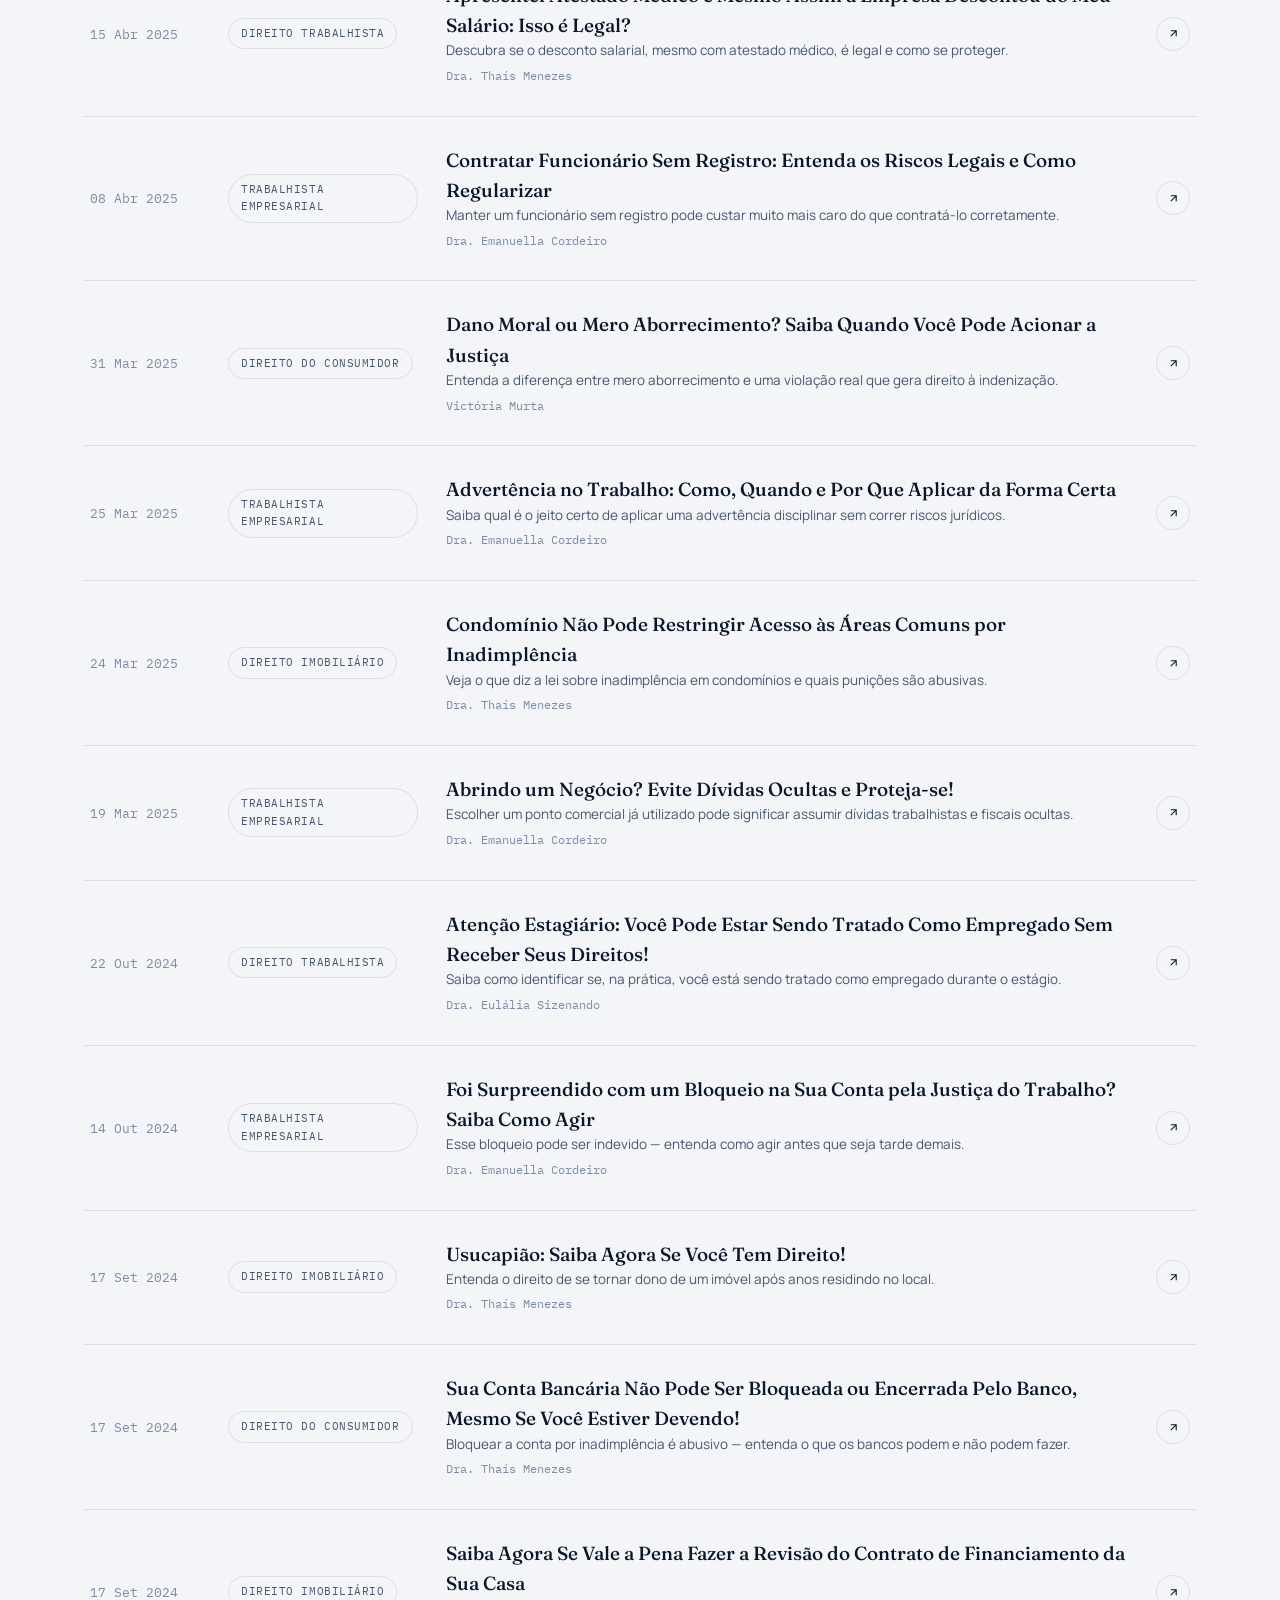
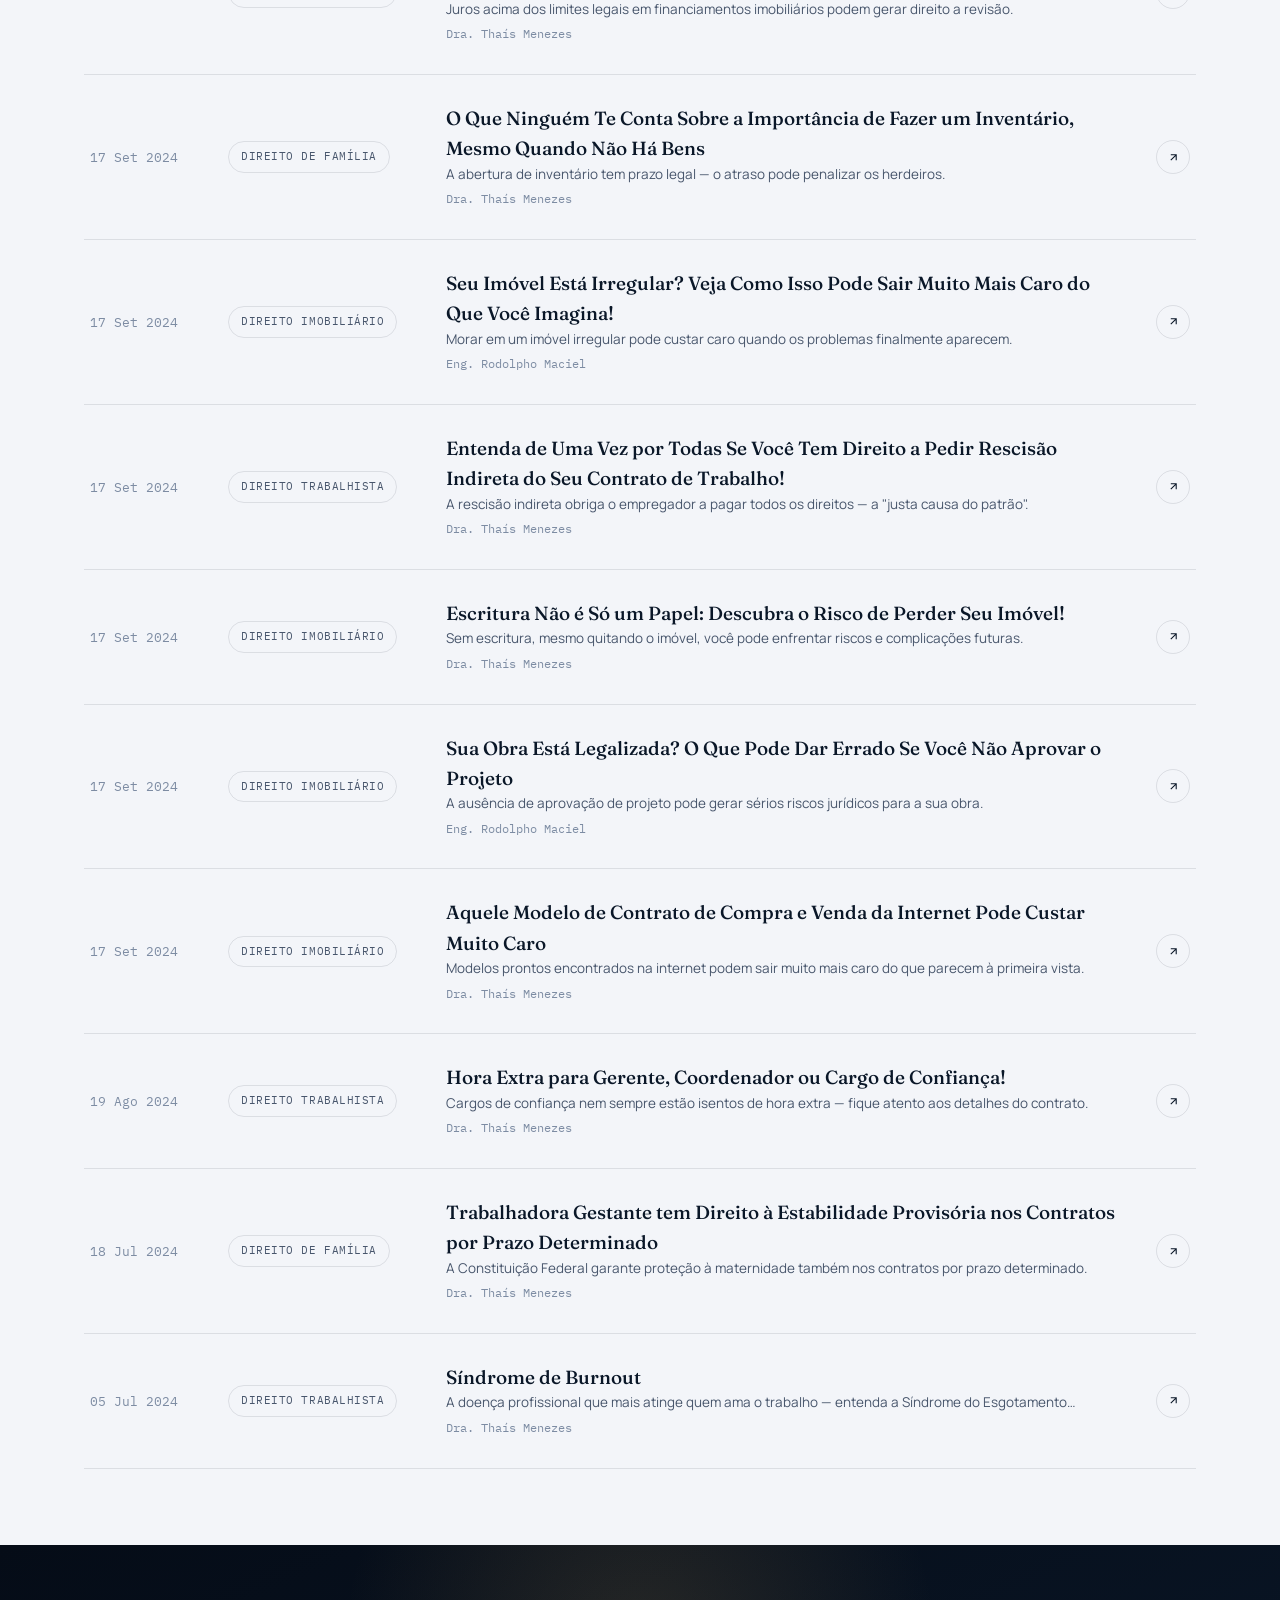
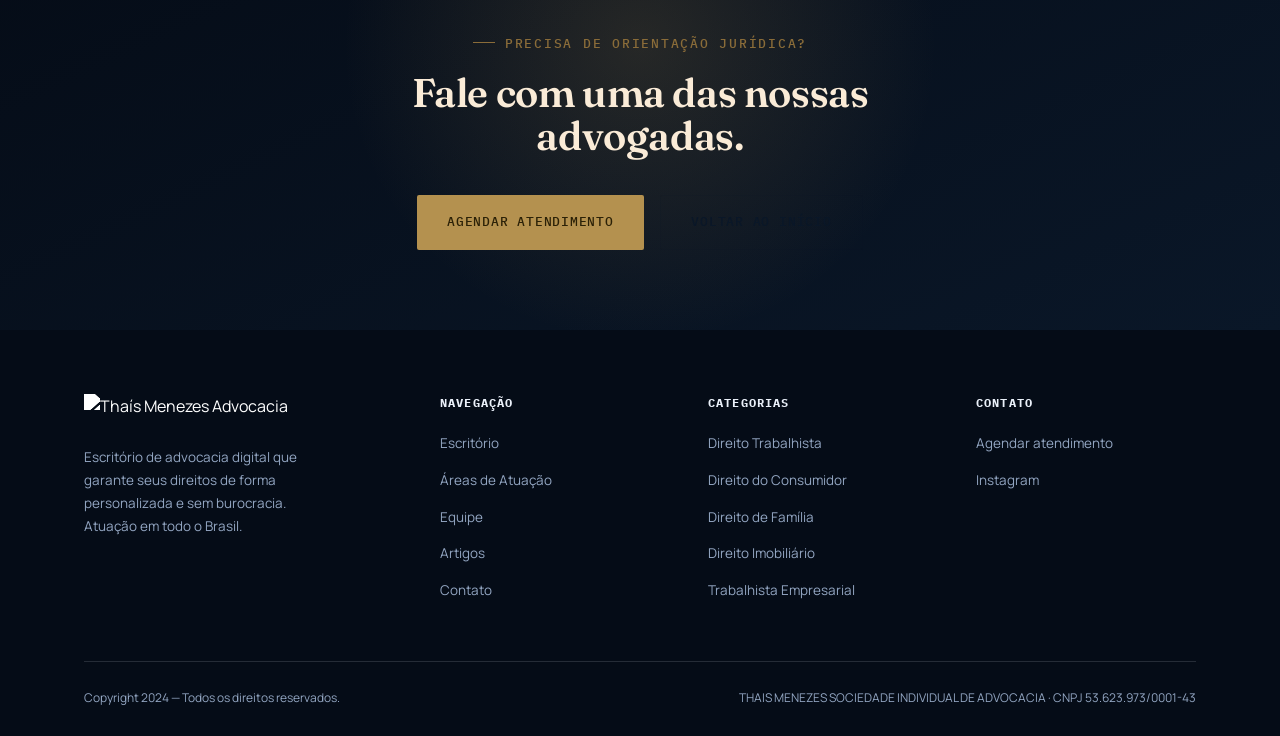
==== commit 1440bc05: "Alteração cor da fonte texto final, página de artigos." ====
--- a/artigos.html
+++ b/artigos.html
@@ -372,7 +372,7 @@
   <section class="section cta-band" id="cta-final" style="padding-block:80px;">
     <div class="container">
       <span class="eyebrow" data-reveal="up" style="justify-content:center;">Precisa de orientação jurídica?</span>
-      <h2 style="font-size:clamp(26px,3.6vw,40px);" data-reveal="up">Fale com uma das nossas advogadas.</h2>
+      <h2 class="fale-com" style="font-size:clamp(26px,3.6vw,40px);" data-reveal="up">Fale com uma das nossas advogadas.</h2>
       <div class="cta-actions" data-reveal="up">
         <a class="btn btn-primary magnetic" href="https://juridico.thaismenezes.com.br/agende-um-atendimento-com-uma-de-nossas-advogadas" target="_blank" rel="noopener">Agendar Atendimento</a>
         <a class="btn btn-ghost" href="index.html">Voltar ao início</a>
--- a/assets/css/style.css
+++ b/assets/css/style.css
@@ -219,6 +219,12 @@
 .hero-badge .dot{width:22px;height:22px;border-radius:50%;background:linear-gradient(135deg,var(--gold-bright),var(--gold-deep));display:flex;align-items:center;justify-content:center;font-size:10px;color:var(--gold-ink);font-weight:700;}
 .hero h1{font-size:clamp(38px,5.6vw,72px);font-weight:600;}
 .hero h1 em{font-style:italic;color:var(--gold-bright);font-weight:500;}
+.titulo {
+    font-style: italic;
+    color: #B89B6A;
+    font-weight: 500;
+    text-shadow: 0 1px 8px rgba(184, 155, 106, 0.18);
+}
 .hero .lede{max-width:46ch;font-size:clamp(16px,1.5vw,18.5px);color:var(--on-dark-muted);margin-top:24px;}
 .hero-actions{display:flex;gap:16px;margin-top:42px;flex-wrap:wrap;}
 .hero-proof{display:flex;gap:34px;margin-top:64px;flex-wrap:wrap;}
@@ -463,3 +469,105 @@
 .mobile-drawer.open{transform:none;opacity:1;visibility:visible;}
 .mobile-drawer a{font-family:var(--f-display);font-size:28px;color:var(--on-dark);padding:14px 0;border-bottom:1px solid var(--on-dark-line);}
 .mobile-drawer .btn{margin-top:24px;align-self:flex-start;}
+
+.agendar {
+  
+    color: #dedddd;
+}
+
+.fale-com {
+  color: antiquewhite;
+}
+
+@media (max-width:480px){
+
+    :root{
+        --nav-h:72px;
+    }
+
+    .navbar .container{
+        gap:12px;
+    }
+
+    .brand{
+        flex:0 0 auto;
+    }
+
+    .brand img{
+        height:28px;
+    }
+
+    .brand-text{
+        display:none;
+    }
+
+    .nav-cta{
+        margin-left:auto;
+        gap:12px;
+    }
+
+    .nav-cta .btn-primary{
+        padding:10px 12px;
+        font-size:10px;
+    }
+
+    .btn-primary{
+        white-space:nowrap;
+    }
+
+    .nav-toggle{
+        width:38px;
+        height:38px;
+    }
+
+}.hero-container {
+    width: 100%;
+    max-width: 1200px;
+    margin: 0 auto;
+    padding: 0 24px;
+}
+.hero-content {
+    display: grid;
+    grid-template-columns: 1fr 1fr;
+    gap: 60px;
+    align-items: center;
+}
+
+@media(max-width: 900px){
+    .hero-content {
+        grid-template-columns: 1fr;
+    }
+
+    .hero-image {
+        margin-top: 40px;
+    }
+}
+
+.hero h1 {
+    font-size: clamp(42px, 5vw, 80px);
+    line-height: 1.05;
+}
+
+.map-container {
+    width: min(100%, 520px);
+    aspect-ratio: 1;
+}
+
+header .container {
+    display:flex;
+    align-items:center;
+    justify-content:space-between;
+    gap:30px;
+}
+
+@media(max-width:1000px){
+
+    nav {
+        display:none;
+    }
+
+    .menu-mobile {
+        display:block;
+    }
+
+}
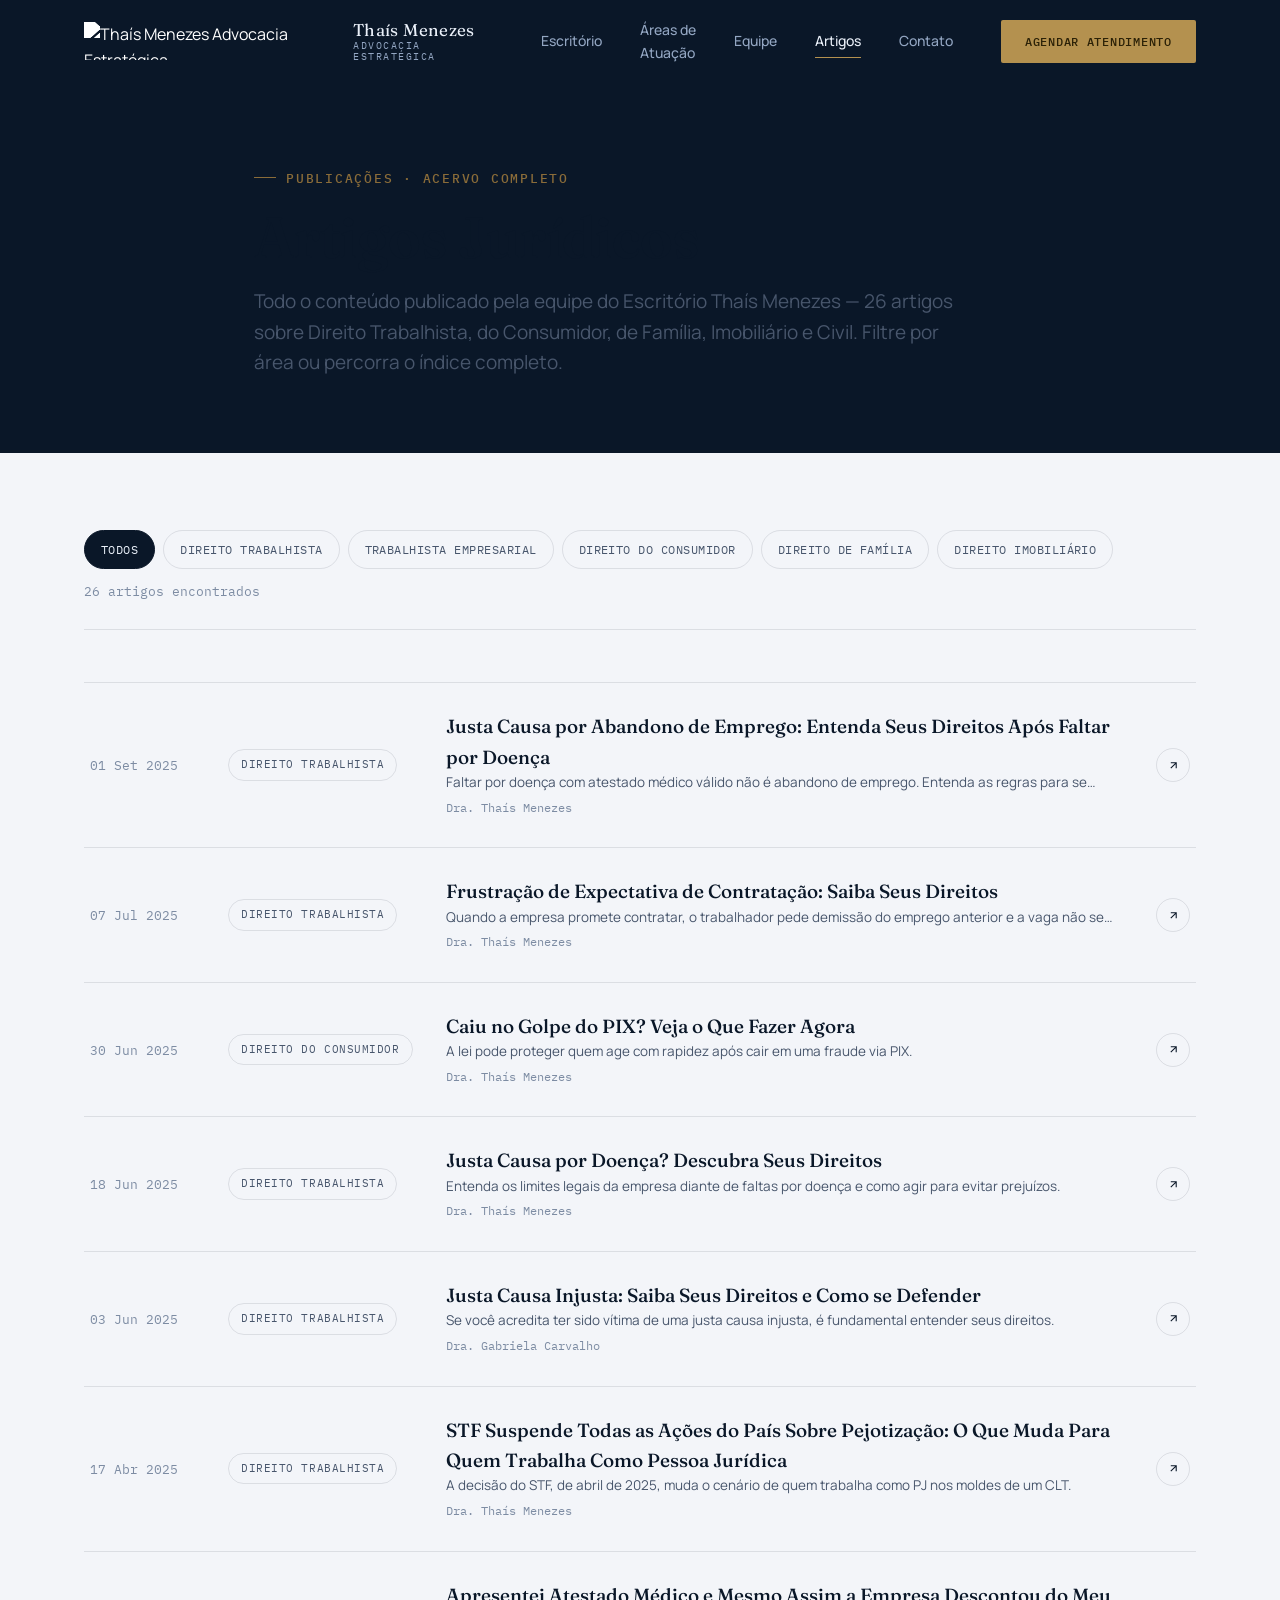
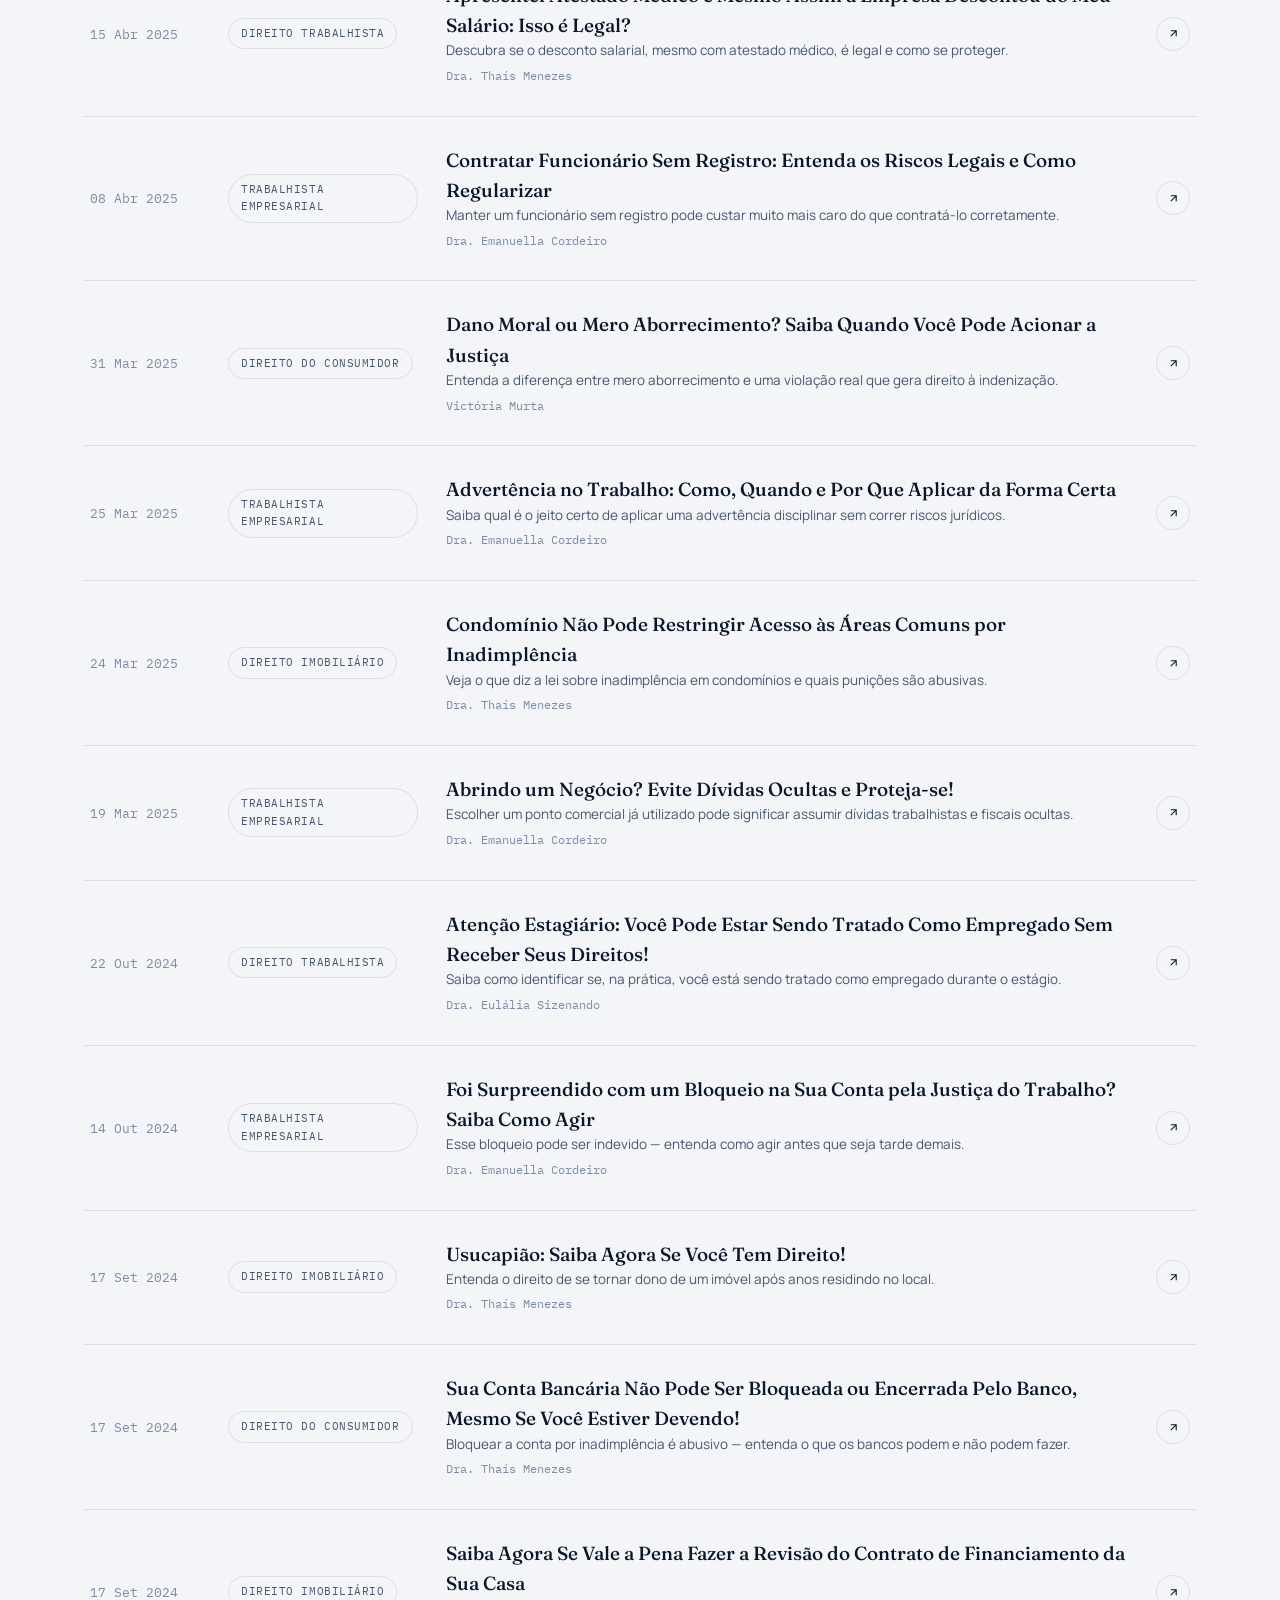
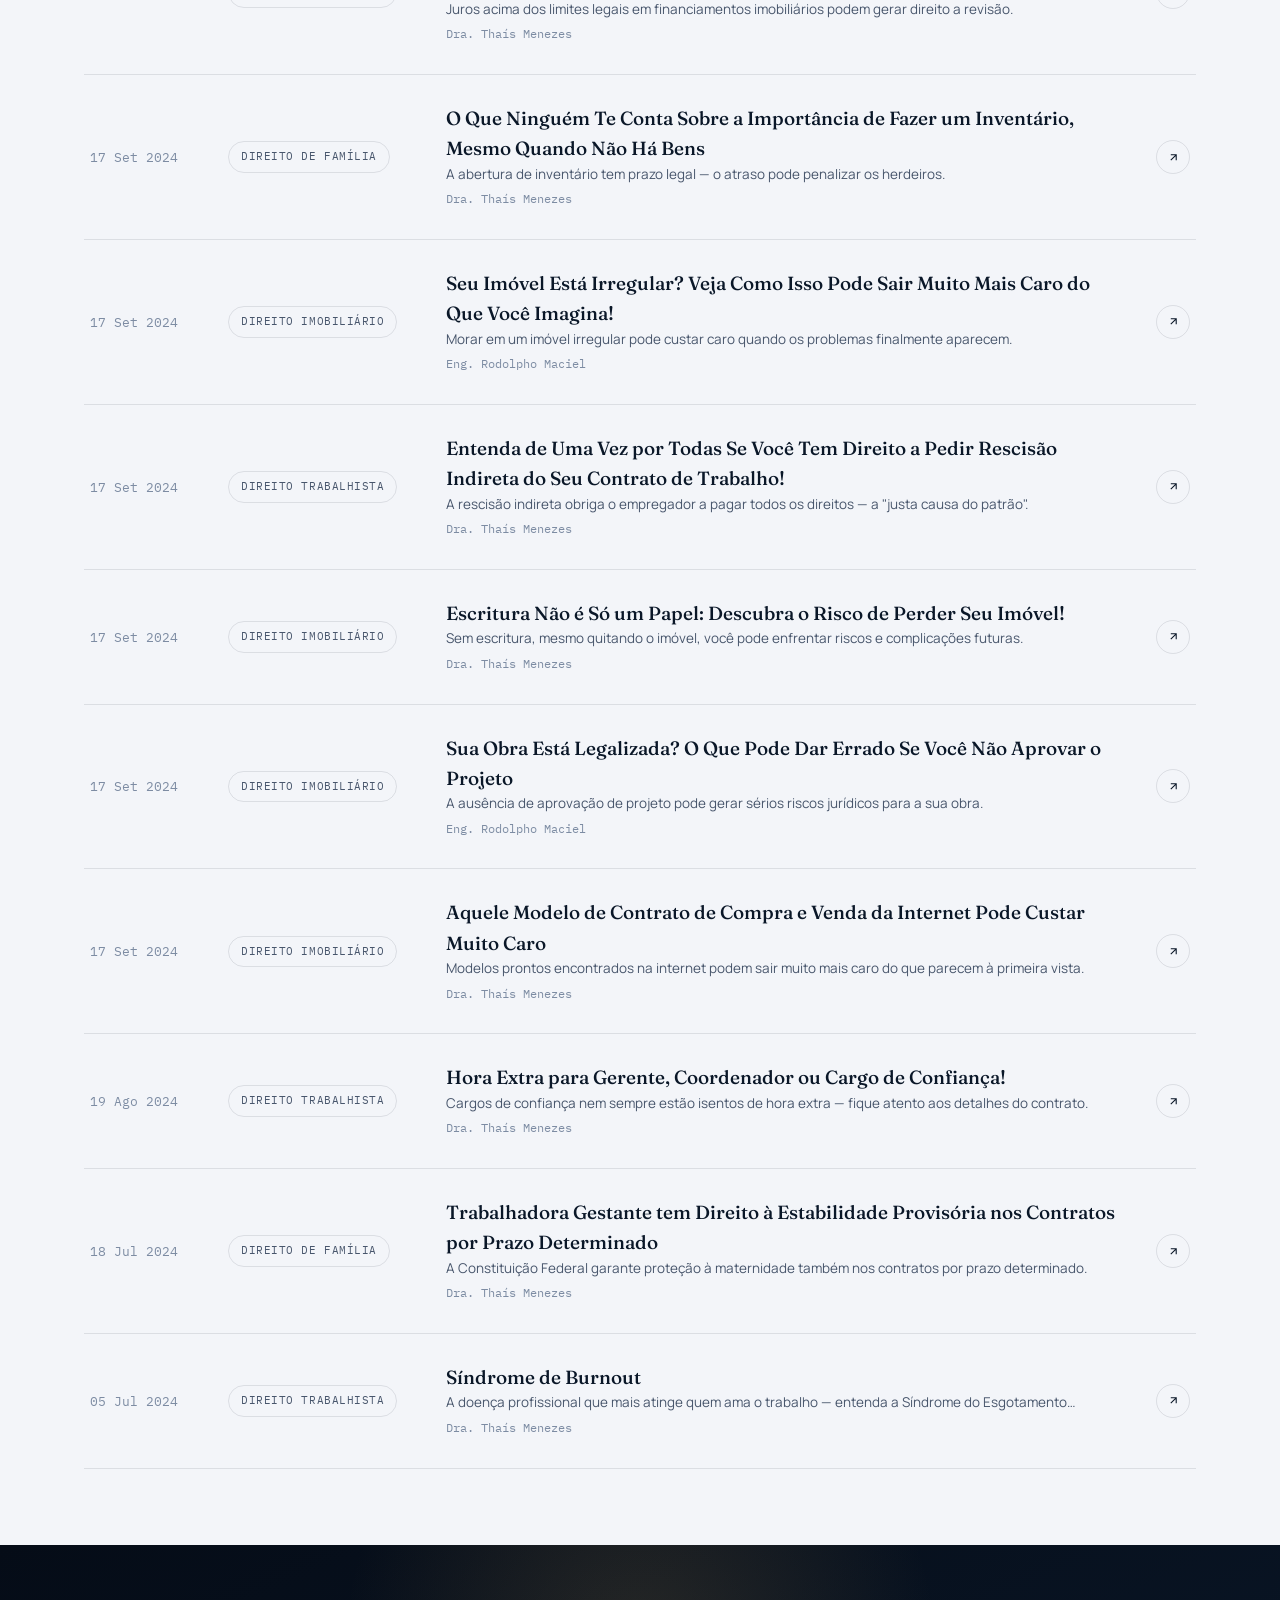
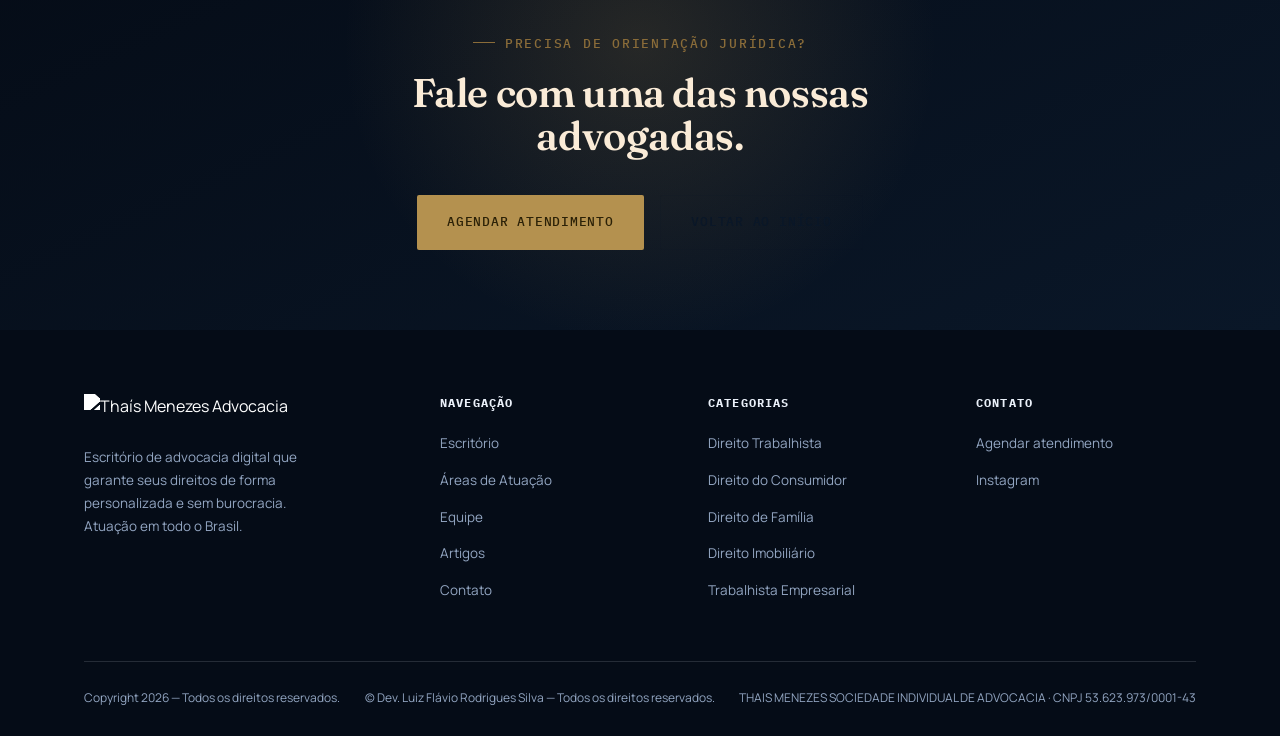
==== commit 3e7b541d: "Atualização do footer: dev Luiz Flávio" ====
--- a/artigos.html
+++ b/artigos.html
@@ -35,7 +35,7 @@
     </nav>
 
     <div class="nav-cta">
-      <a class="btn btn-primary magnetic" href="https://juridico.thaismenezes.com.br/agende-um-atendimento-com-uma-de-nossas-advogadas" target="_blank" rel="noopener">Agendar Atendimento</a>
+      <a class="btn btn-primary magnetic" href="https://api.whatsapp.com/send?phone=5575982031496&text=Ol%C3%A1,%20estou%20vindo%20atrav%C3%A9s%20do%20site%20e%20gostaria%20de%20conversar%20com%20um%20Advogado&fbclid=PAcGRvZgJleHRuA2FlbQMxMDAAc3J0YwZhcHBfaWQPOTM2NjE5NzQzMzkyNDU5AAGnT0JW_ZpWHVIDXMqIuY5xC0ioC8nVXW-VurpBgX7SbqKNQyZLj5uuqGQFKdg_aem_7Tn-_xFvPrK9wwkjom4N3Q" target="_blank" rel="noopener">Agendar Atendimento</a>
       <button class="nav-toggle" id="navToggle" aria-label="Abrir menu" aria-expanded="false">
         <span></span><span></span><span></span>
       </button>
@@ -49,7 +49,7 @@
   <a href="index.html#equipe">Equipe</a>
   <a href="artigos.html">Artigos</a>
   <a href="index.html#contato">Contato</a>
-  <a class="btn btn-primary" href="https://juridico.thaismenezes.com.br/agende-um-atendimento-com-uma-de-nossas-advogadas" target="_blank" rel="noopener">Agendar Atendimento</a>
+  <a class="btn btn-primary" href="https://api.whatsapp.com/send?phone=5575982031496&text=Ol%C3%A1,%20estou%20vindo%20atrav%C3%A9s%20do%20site%20e%20gostaria%20de%20conversar%20com%20um%20Advogado&fbclid=PAcGRvZgJleHRuA2FlbQMxMDAAc3J0YwZhcHBfaWQPOTM2NjE5NzQzMzkyNDU5AAGnT0JW_ZpWHVIDXMqIuY5xC0ioC8nVXW-VurpBgX7SbqKNQyZLj5uuqGQFKdg_aem_7Tn-_xFvPrK9wwkjom4N3Q" target="_blank" rel="noopener">Agendar Atendimento</a>
 </div>
 
 <main>
@@ -374,7 +374,7 @@
       <span class="eyebrow" data-reveal="up" style="justify-content:center;">Precisa de orientação jurídica?</span>
       <h2 class="fale-com" style="font-size:clamp(26px,3.6vw,40px);" data-reveal="up">Fale com uma das nossas advogadas.</h2>
       <div class="cta-actions" data-reveal="up">
-        <a class="btn btn-primary magnetic" href="https://juridico.thaismenezes.com.br/agende-um-atendimento-com-uma-de-nossas-advogadas" target="_blank" rel="noopener">Agendar Atendimento</a>
+        <a class="btn btn-primary magnetic" href="https://api.whatsapp.com/send?phone=5575982031496&text=Ol%C3%A1,%20estou%20vindo%20atrav%C3%A9s%20do%20site%20e%20gostaria%20de%20conversar%20com%20um%20Advogado&fbclid=PAcGRvZgJleHRuA2FlbQMxMDAAc3J0YwZhcHBfaWQPOTM2NjE5NzQzMzkyNDU5AAGnT0JW_ZpWHVIDXMqIuY5xC0ioC8nVXW-VurpBgX7SbqKNQyZLj5uuqGQFKdg_aem_7Tn-_xFvPrK9wwkjom4N3Q" target="_blank" rel="noopener">Agendar Atendimento</a>
         <a class="btn btn-ghost" href="index.html">Voltar ao início</a>
       </div>
     </div>
@@ -412,13 +412,14 @@
       <div class="footer-col">
         <h5>Contato</h5>
         <ul>
-          <li><a href="https://juridico.thaismenezes.com.br/agende-um-atendimento-com-uma-de-nossas-advogadas" target="_blank" rel="noopener">Agendar atendimento</a></li>
+          <li><a href="https://api.whatsapp.com/send?phone=5575982031496&text=Ol%C3%A1,%20estou%20vindo%20atrav%C3%A9s%20do%20site%20e%20gostaria%20de%20conversar%20com%20um%20Advogado&fbclid=PAcGRvZgJleHRuA2FlbQMxMDAAc3J0YwZhcHBfaWQPOTM2NjE5NzQzMzkyNDU5AAGnT0JW_ZpWHVIDXMqIuY5xC0ioC8nVXW-VurpBgX7SbqKNQyZLj5uuqGQFKdg_aem_7Tn-_xFvPrK9wwkjom4N3Q" target="_blank" rel="noopener">Agendar atendimento</a></li>
           <li><a href="https://www.instagram.com/adrathaismenezes/" target="_blank" rel="noopener">Instagram</a></li>
         </ul>
       </div>
     </div>
     <div class="footer-bottom">
-      <span>Copyright 2024 — Todos os direitos reservados.</span>
+      <span>Copyright 2026 — Todos os direitos reservados.</span>
+      <p>© <span id="year"></span> Dev. Luiz Flávio Rodrigues Silva — Todos os direitos reservados.</p> 
       <span>THAIS MENEZES SOCIEDADE INDIVIDUAL DE ADVOCACIA · CNPJ 53.623.973/0001-43</span>
     </div>
   </div>
